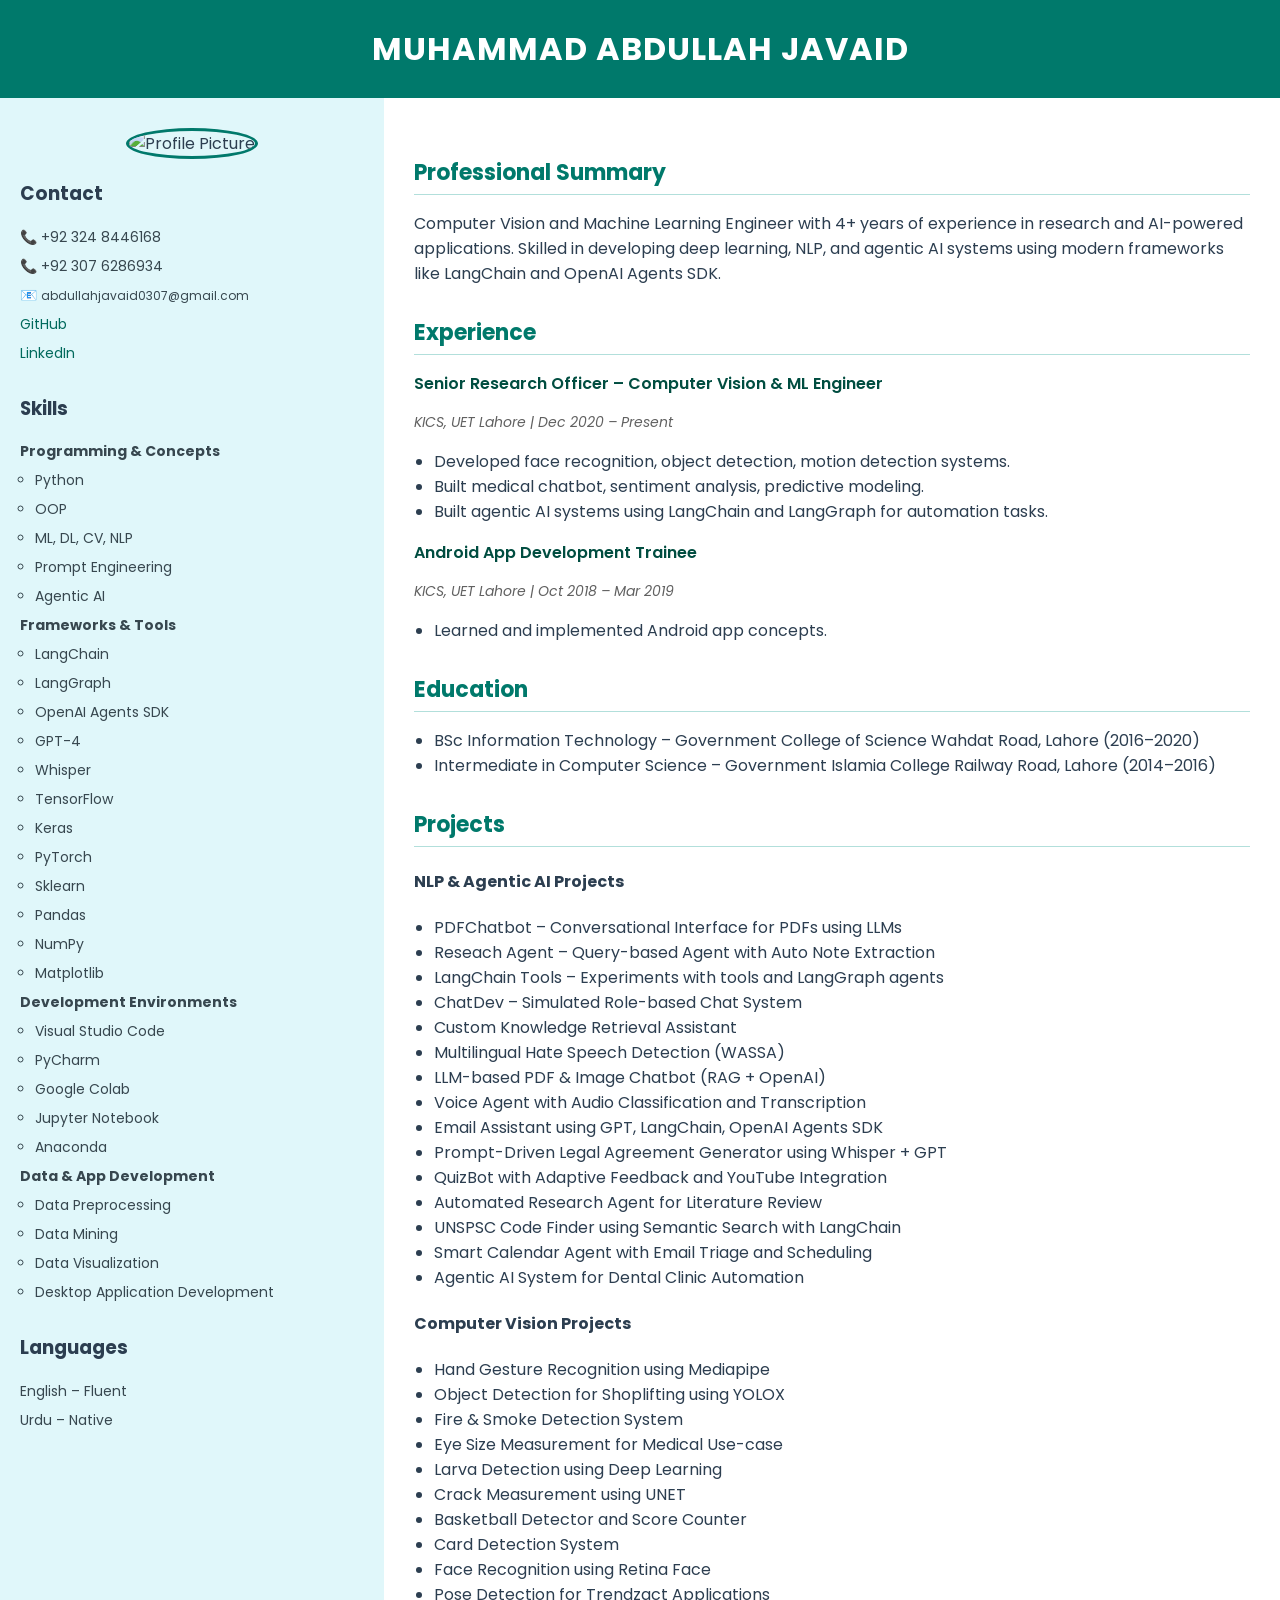
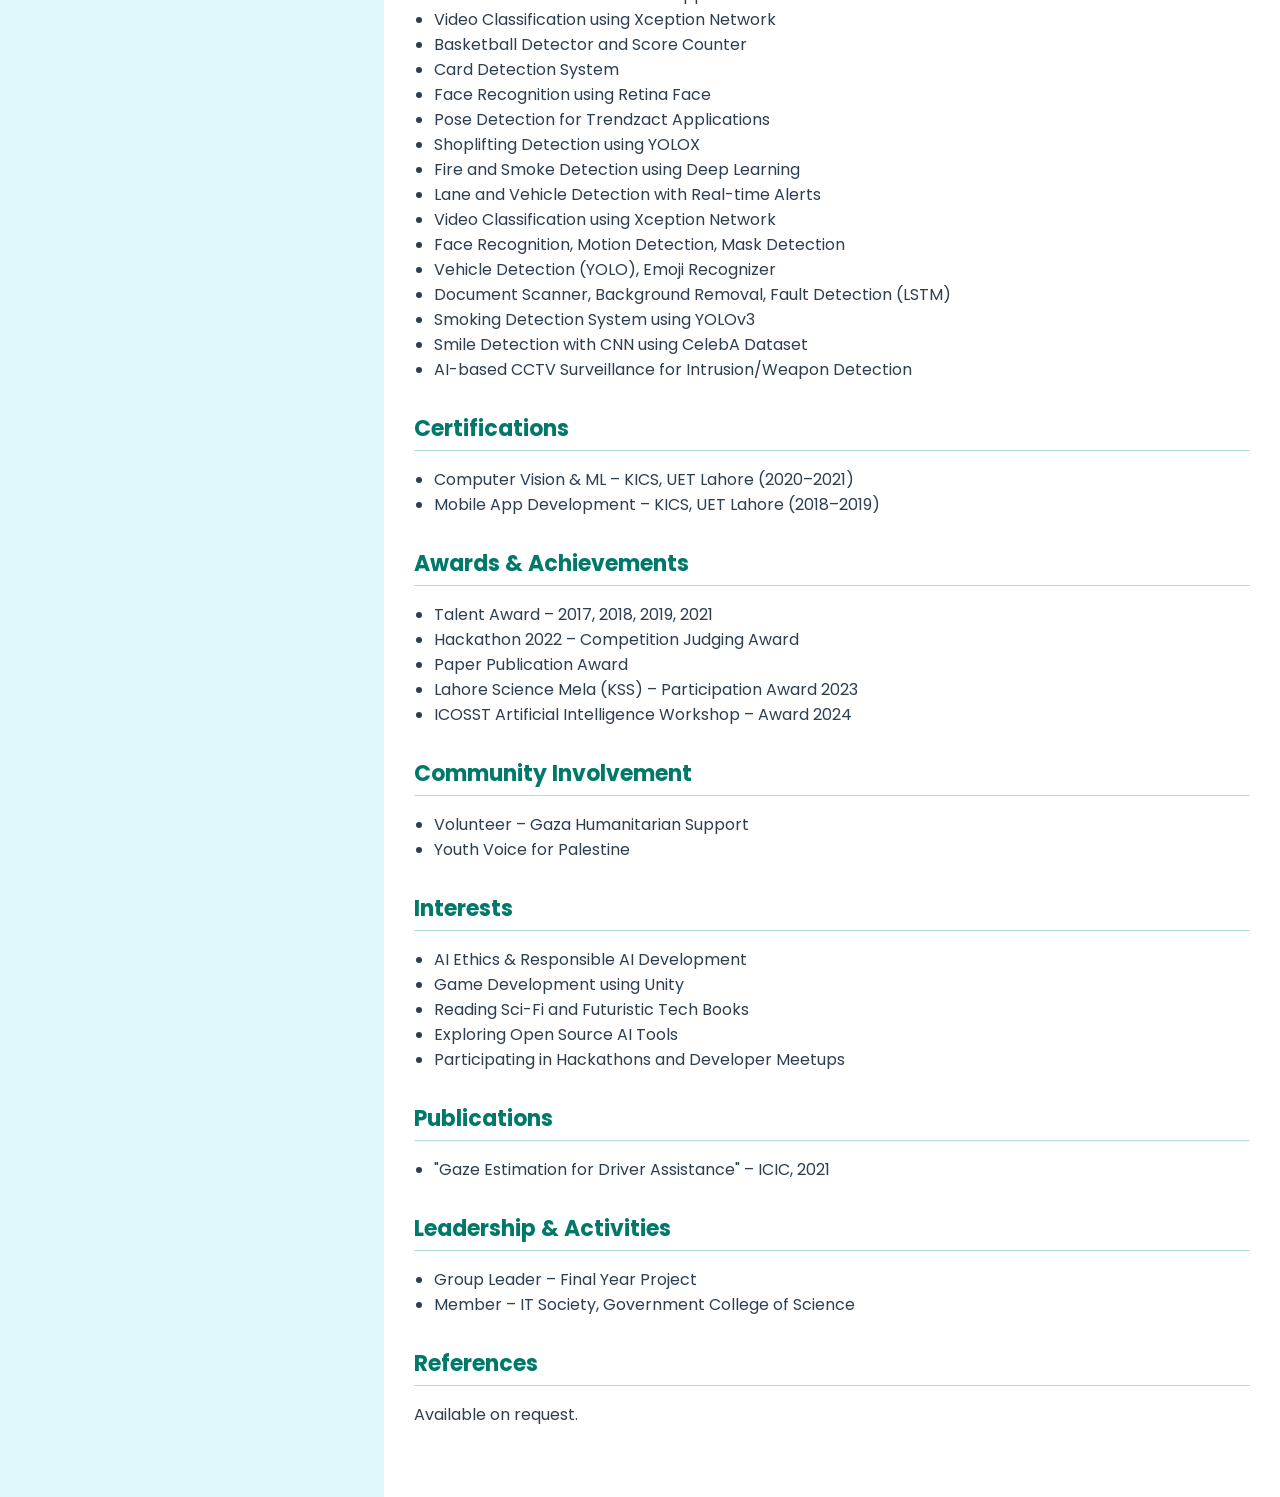
==== Muhammad Abdullah Javaid.html @ ba0da56e "Update Muhammad Abdullah Javaid.html" ====
<!DOCTYPE html>
<html lang="en">
<head>
  <meta charset="UTF-8" />
  <meta name="viewport" content="width=device-width, initial-scale=1.0"/>
  <title>Muhammad Abdullah Javaid</title>
  <link href="https://fonts.googleapis.com/css2?family=Poppins:wght@300;400;600&display=swap" rel="stylesheet">
  <style>
    * {
      box-sizing: border-box;
    }
    body {
      font-family: 'Poppins', sans-serif;
      margin: 0;
      padding: 0;
      color: #2c3e50;
      background-color: #f9f9f9;
    }
    .container {
      display: flex;
      min-height: 100vh;
    }
    .sidebar {
      background-color: #e0f7fa;
      width: 30%;
      padding: 30px 20px;
    }
    .main {
      width: 70%;
      padding: 40px 30px;
      background-color: #ffffff;
    }
    h1 {
      text-transform: uppercase;
      font-size: 32px;
      color: white;
      background: #00796b;
      margin: 0;
      padding: 25px;
      text-align: center;
      letter-spacing: 1px;
    }
    .contact, .skills, .languages {
      margin-bottom: 30px;
    }
    .contact ul, .skills ul, .languages ul {
      list-style-type: none;
      padding: 0;
      font-size: 14px;
      color: #37474f;
    }
    .contact li, .skills li, .languages li {
      margin: 8px 0;
    }
    .section {
      margin-bottom: 30px;
    }
    h2 {
      color: #00796b;
      font-size: 22px;
      border-bottom: 1px solid #b2dfdb;
      padding-bottom: 5px;
      margin-bottom: 15px;
    }
    .job-title {
      font-weight: 600;
      font-size: 16px;
      color: #004d40;
    }
    .company-duration {
      font-style: italic;
      color: #616161;
      font-size: 14px;
      margin-bottom: 10px;
    }
    ul {
      padding-left: 20px;
    }
    a {
      color: #00695c;
      text-decoration: none;
    }
    a:hover {
      text-decoration: underline;
    }
  </style>
</head>
<body>
  <h1>Muhammad Abdullah Javaid</h1>
  <div class="container">
    <div class="sidebar">
      <div class="contact">
        <div style="text-align: center; margin-bottom: 20px;">
          <img src="https://avatars.githubusercontent.com/u/44797454?v=4" alt="Profile Picture" style="width: 120px; height: 120px; object-fit: cover; border-radius: 50%; border: 3px solid #00796b;">
        </div>
        <h3>Contact</h3>
        <ul>
          <li>📞 +92 324 8446168</li>
          <li>📞 +92 307 6286934</li>
          <li style='white-space: nowrap; overflow: hidden; text-overflow: ellipsis;'>📧 <span style='font-size: 12px;'>abdullahjavaid0307@gmail.com</span></li>
          <li><a href="https://github.com/abdullah0307" target="_blank">GitHub</a></li>
          <li><a href="https://www.linkedin.com/in/muhammad-abdullah-javaid-13a458158/" target="_blank">LinkedIn</a></li>
        </ul>
      </div>
      <div class="skills">
  <h3>Skills</h3>
  <ul style="list-style-type: none; padding-left: 0;">
    <li>
      <strong>Programming & Concepts</strong>
      <ul style="margin-left: 15px; list-style-type: circle;">
        <li>Python</li>
        <li>OOP</li>
        <li>ML, DL, CV, NLP</li>
        <li>Prompt Engineering</li>
        <li>Agentic AI</li>
      </ul>
    </li>
    <li>
      <strong>Frameworks & Tools</strong>
      <ul style="margin-left: 15px; list-style-type: circle;">
        <li>LangChain</li>
        <li>LangGraph</li>
        <li>OpenAI Agents SDK</li>
        <li>GPT-4</li>
        <li>Whisper</li>
        <li>TensorFlow</li>
        <li>Keras</li>
        <li>PyTorch</li>
        <li>Sklearn</li>
        <li>Pandas</li>
        <li>NumPy</li>
        <li>Matplotlib</li>
      </ul>
    </li>
    <li>
      <strong>Development Environments</strong>
      <ul style="margin-left: 15px; list-style-type: circle;">
        <li>Visual Studio Code</li>
        <li>PyCharm</li>
        <li>Google Colab</li>
        <li>Jupyter Notebook</li>
        <li>Anaconda</li>
      </ul>
    </li>
    <li>
      <strong>Data & App Development</strong>
      <ul style="margin-left: 15px; list-style-type: circle;">
        <li>Data Preprocessing</li>
        <li>Data Mining</li>
        <li>Data Visualization</li>
        <li>Desktop Application Development</li>
      </ul>
    </li>
  </ul>
</div>
      <div class="languages">
        <h3>Languages</h3>
        <ul>
          <li>English – Fluent</li>
          <li>Urdu – Native</li>
        </ul>
      </div>
    </div>
    <div class="main">
      <div class="section">
        <h2>Professional Summary</h2>
        <p>Computer Vision and Machine Learning Engineer with 4+ years of experience in research and AI-powered applications. Skilled in developing deep learning, NLP, and agentic AI systems using modern frameworks like LangChain and OpenAI Agents SDK.</p>
      </div>
      <div class="section">
        <h2>Experience</h2>
        <p class="job-title">Senior Research Officer – Computer Vision & ML Engineer</p>
        <p class="company-duration">KICS, UET Lahore | Dec 2020 – Present</p>
        <ul>
          <li>Developed face recognition, object detection, motion detection systems.</li>
          <li>Built medical chatbot, sentiment analysis, predictive modeling.</li>
          <li>Built agentic AI systems using LangChain and LangGraph for automation tasks.</li>
        </ul>
        <p class="job-title">Android App Development Trainee</p>
        <p class="company-duration">KICS, UET Lahore | Oct 2018 – Mar 2019</p>
        <ul>
          <li>Learned and implemented Android app concepts.</li>
        </ul>
      </div>
      <div class="section">
        <h2>Education</h2>
        <ul>
          <li>BSc Information Technology – Government College of Science Wahdat Road, Lahore (2016–2020)</li>
          <li>Intermediate in Computer Science – Government Islamia College Railway Road, Lahore (2014–2016)</li>
        </ul>
      </div>
      <div class="section">
        <h2>Projects</h2>
        <h4>NLP & Agentic AI Projects</h4>
<ul>
  <li>PDFChatbot – Conversational Interface for PDFs using LLMs</li>
  <li>Reseach Agent – Query-based Agent with Auto Note Extraction</li>
  <li>LangChain Tools – Experiments with tools and LangGraph agents</li>
  <li>ChatDev – Simulated Role-based Chat System</li>
  <li>Custom Knowledge Retrieval Assistant</li>
  <li>Multilingual Hate Speech Detection (WASSA)</li>
  <li>LLM-based PDF & Image Chatbot (RAG + OpenAI)</li>
  <li>Voice Agent with Audio Classification and Transcription</li>
  <li>Email Assistant using GPT, LangChain, OpenAI Agents SDK</li>
  <li>Prompt-Driven Legal Agreement Generator using Whisper + GPT</li>
  <li>QuizBot with Adaptive Feedback and YouTube Integration</li>
  <li>Automated Research Agent for Literature Review</li>
  <li>UNSPSC Code Finder using Semantic Search with LangChain</li>
  <li>Smart Calendar Agent with Email Triage and Scheduling</li>
  <li>Agentic AI System for Dental Clinic Automation</li>
</ul>
  <h4>Computer Vision Projects</h4>
<ul>
  <li>Hand Gesture Recognition using Mediapipe</li>
  <li>Object Detection for Shoplifting using YOLOX</li>
  <li>Fire & Smoke Detection System</li>
  <li>Eye Size Measurement for Medical Use-case</li>
  <li>Larva Detection using Deep Learning</li>
  <li>Crack Measurement using UNET</li>
  <li>Basketball Detector and Score Counter</li>
  <li>Card Detection System</li>
  <li>Face Recognition using Retina Face</li>
  <li>Pose Detection for Trendzact Applications</li>
  <li>Video Classification using Xception Network</li>
  <li>Basketball Detector and Score Counter</li>
  <li>Card Detection System</li>
  <li>Face Recognition using Retina Face</li>
  <li>Pose Detection for Trendzact Applications</li>
  <li>Shoplifting Detection using YOLOX</li>
  <li>Fire and Smoke Detection using Deep Learning</li>
  <li>Lane and Vehicle Detection with Real-time Alerts</li>
  <li>Video Classification using Xception Network</li>
          <li>Face Recognition, Motion Detection, Mask Detection</li>
          <li>Vehicle Detection (YOLO), Emoji Recognizer</li>
          <li>Document Scanner, Background Removal, Fault Detection (LSTM)</li>
          <li>Smoking Detection System using YOLOv3</li>
          <li>Smile Detection with CNN using CelebA Dataset</li>
          <li>AI-based CCTV Surveillance for Intrusion/Weapon Detection</li>
        </ul>
      </div>
      <div class="section">
        <h2>Certifications</h2>
        <ul>
          <li>Computer Vision & ML – KICS, UET Lahore (2020–2021)</li>
          <li>Mobile App Development – KICS, UET Lahore (2018–2019)</li>
        </ul>
      </div>
      <div class="section">
        <h2>Awards & Achievements</h2>
        <ul>
          <li>Talent Award – 2017, 2018, 2019, 2021</li>
          <li>Hackathon 2022 – Competition Judging Award</li>
          <li>Paper Publication Award</li>
          <li>Lahore Science Mela (KSS) – Participation Award 2023</li>
          <li>ICOSST Artificial Intelligence Workshop – Award 2024</li>
        </ul>
      </div>
      <div class="section">
        <h2>Community Involvement</h2>
        <ul>
          <li>Volunteer – Gaza Humanitarian Support</li>
          <li>Youth Voice for Palestine</li>
        </ul>
      </div>
      <div class="section">
        <h2>Interests</h2>
        <ul>
          <li>AI Ethics & Responsible AI Development</li>
          <li>Game Development using Unity</li>
          <li>Reading Sci-Fi and Futuristic Tech Books</li>
          <li>Exploring Open Source AI Tools</li>
          <li>Participating in Hackathons and Developer Meetups</li>
        </ul>
      </div>
      <div class="section">
        <h2>Publications</h2>
        <ul>
          <li>"Gaze Estimation for Driver Assistance" – ICIC, 2021</li>
        </ul>
      </div>
      <div class="section">
        <h2>Leadership & Activities</h2>
        <ul>
          <li>Group Leader – Final Year Project</li>
          <li>Member – IT Society, Government College of Science</li>
        </ul>
      </div>
      <div class="section">
        <h2>References</h2>
        <p>Available on request.</p>
      </div>
    </div>
  </div>
</body>
</html>
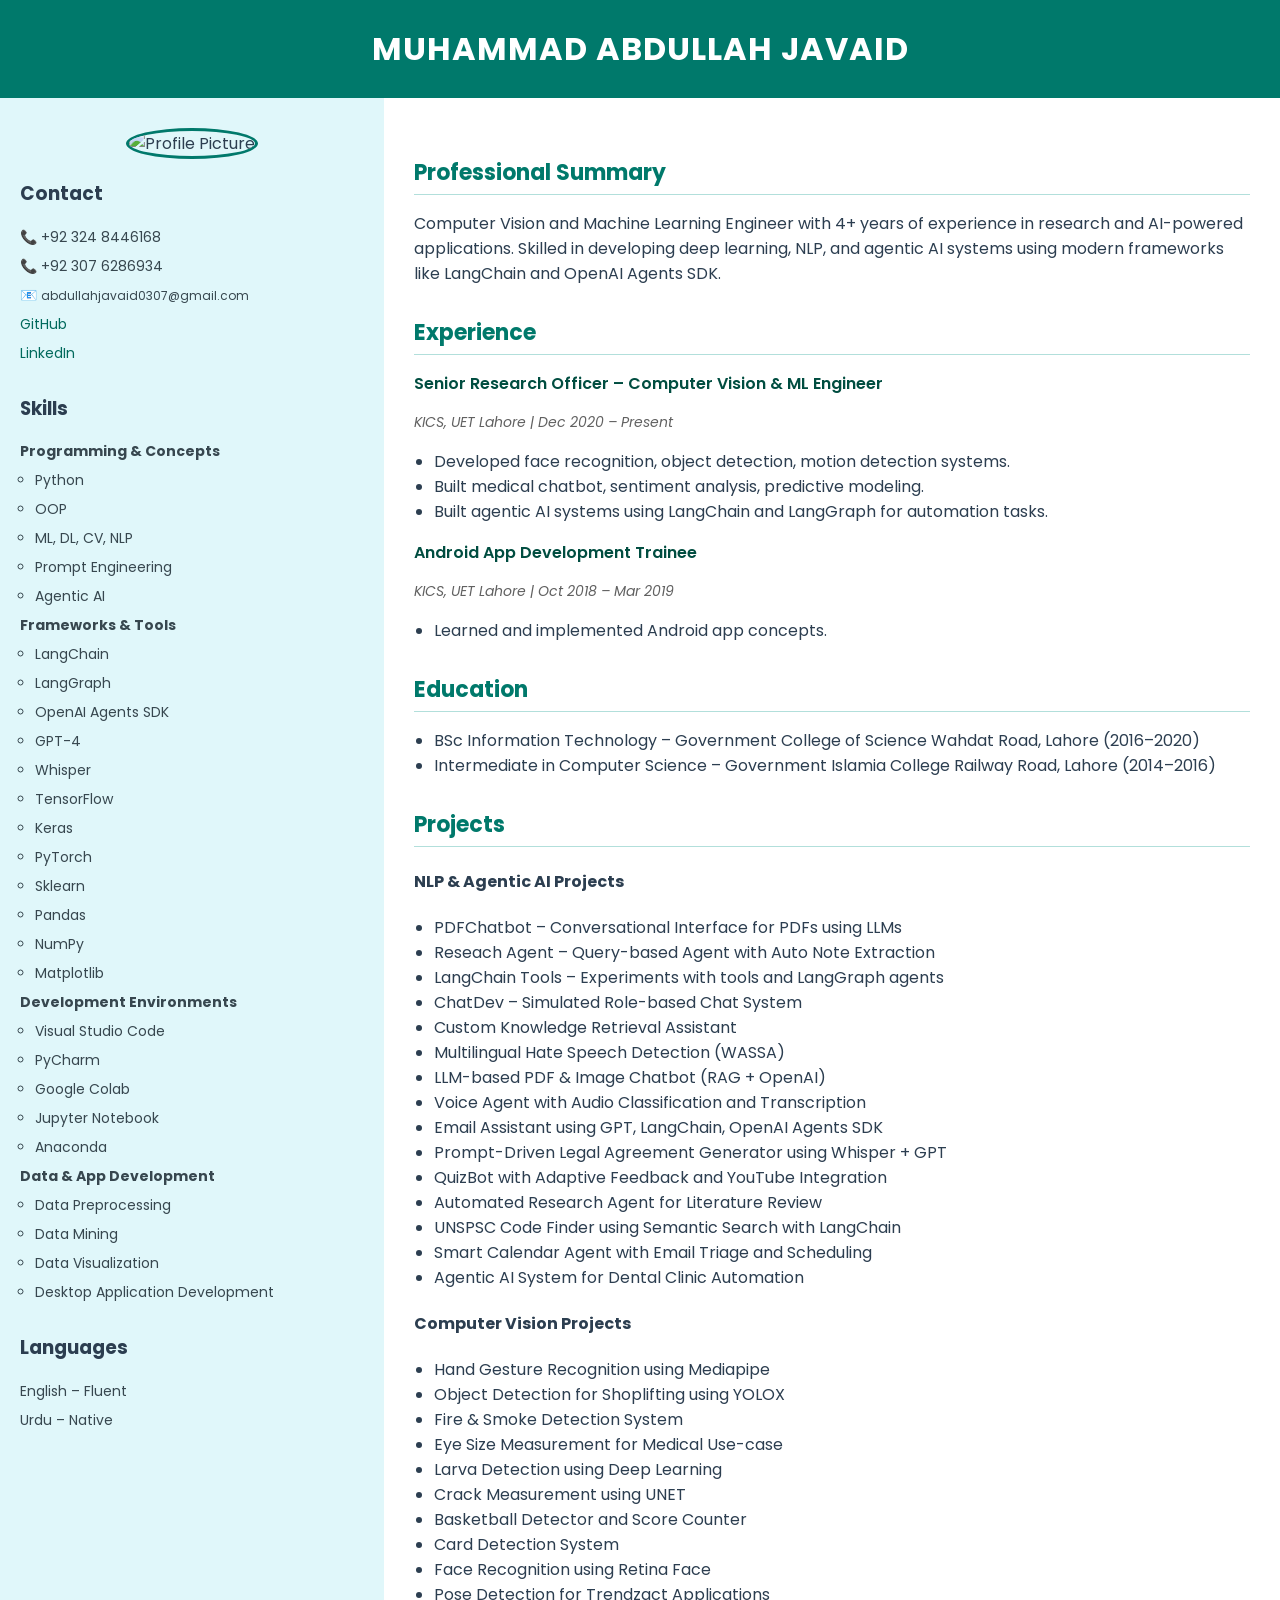
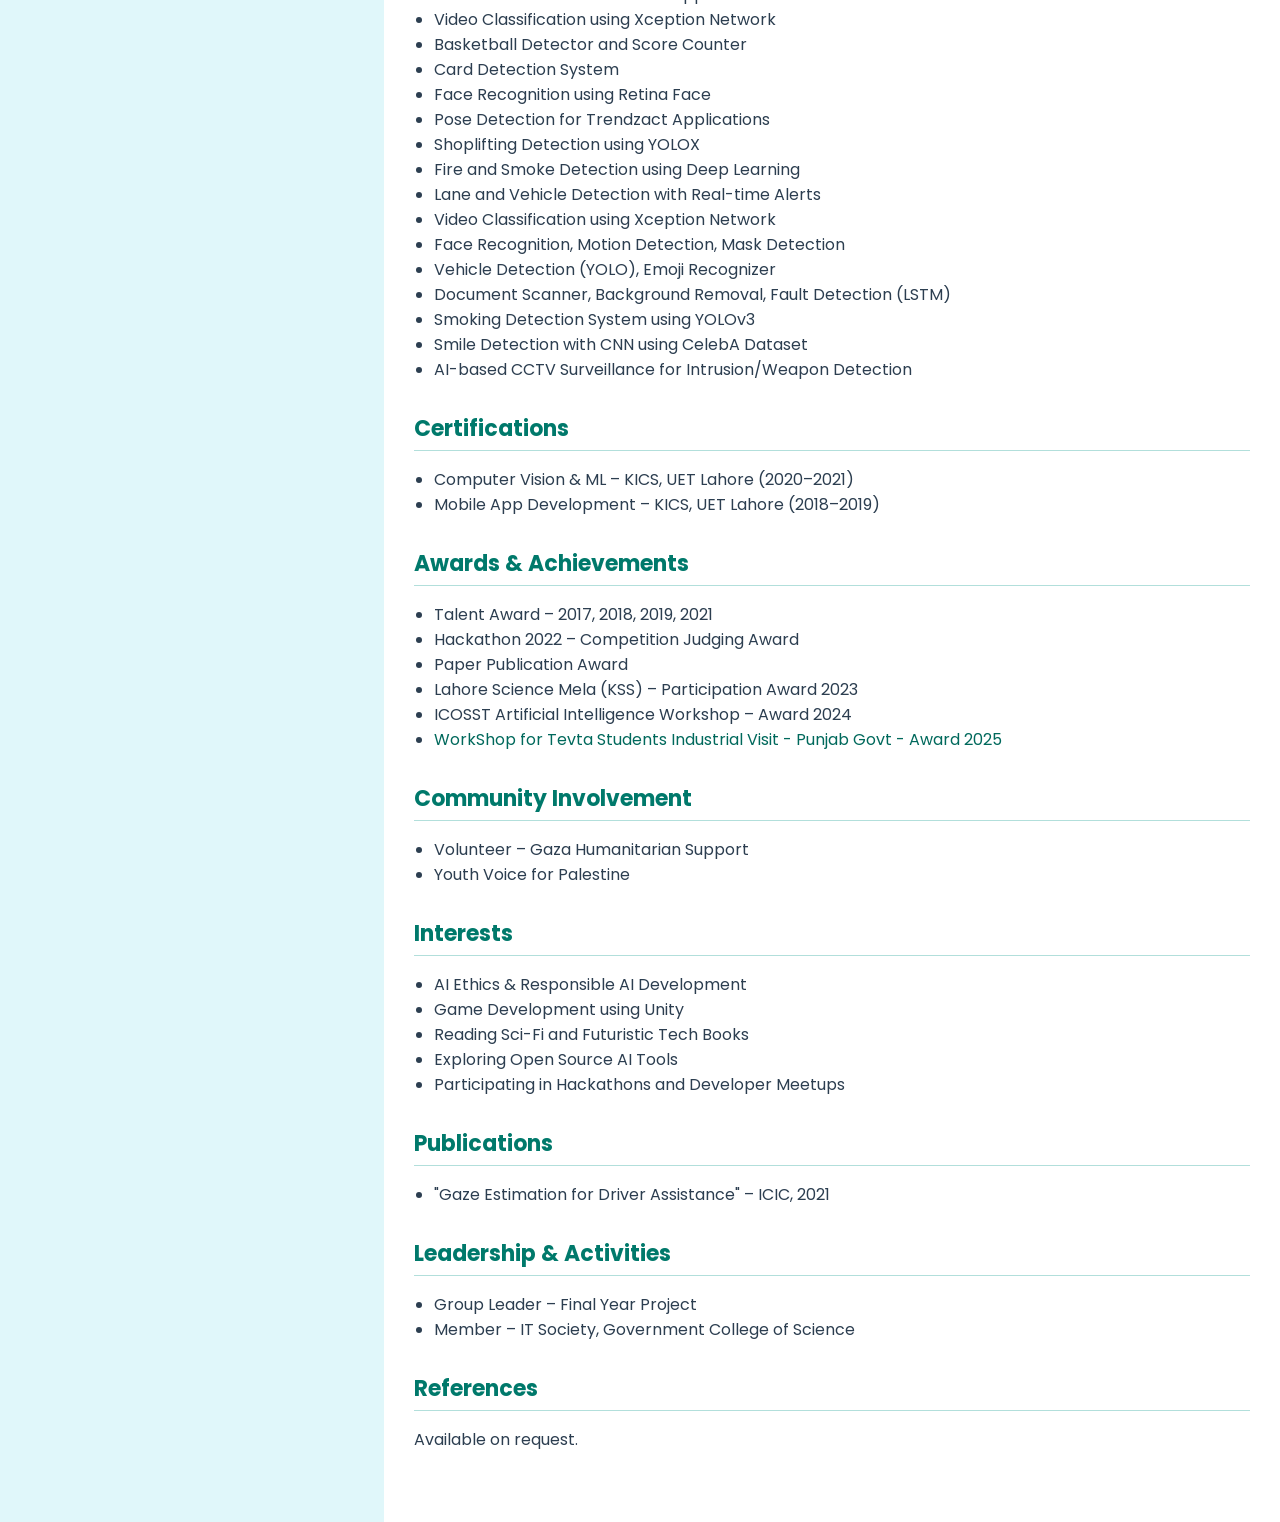
==== commit b3a78214: "Update Muhammad Abdullah Javaid.html" ====
--- a/Muhammad Abdullah Javaid.html
+++ b/Muhammad Abdullah Javaid.html
@@ -252,6 +252,7 @@
           <li>Paper Publication Award</li>
           <li>Lahore Science Mela (KSS) – Participation Award 2023</li>
           <li>ICOSST Artificial Intelligence Workshop – Award 2024</li>
+          <li><a href="https://www.linkedin.com/posts/ncaiuetlhr_tevta-uetlahore-computervision-activity-7328796026868314112-Feev?utm_source=share&utm_medium=member_desktop&rcm=ACoAACXMO74B_4ipIY4_HmR_1IUqt4-F5M0DODU" target="_blank">WorkShop for Tevta Students Industrial Visit - Punjab Govt - Award 2025</a></li>
         </ul>
       </div>
       <div class="section">
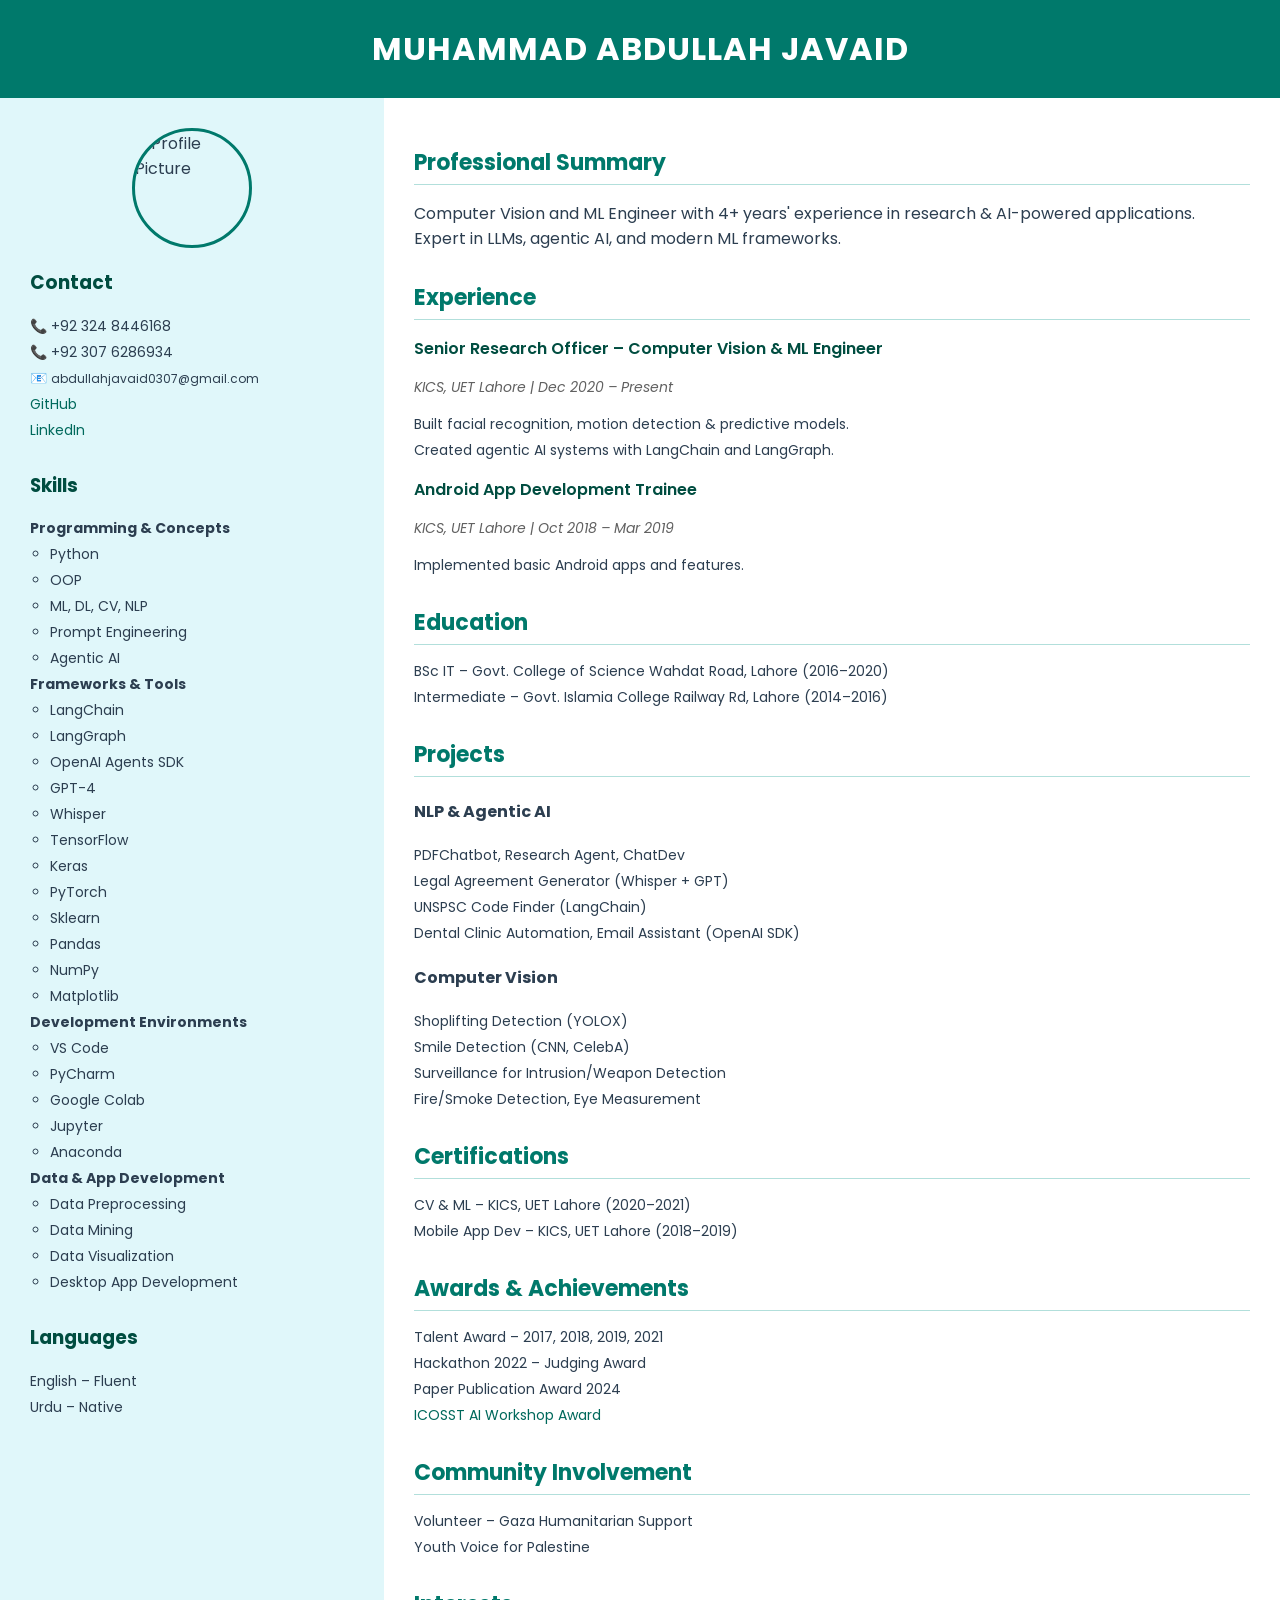
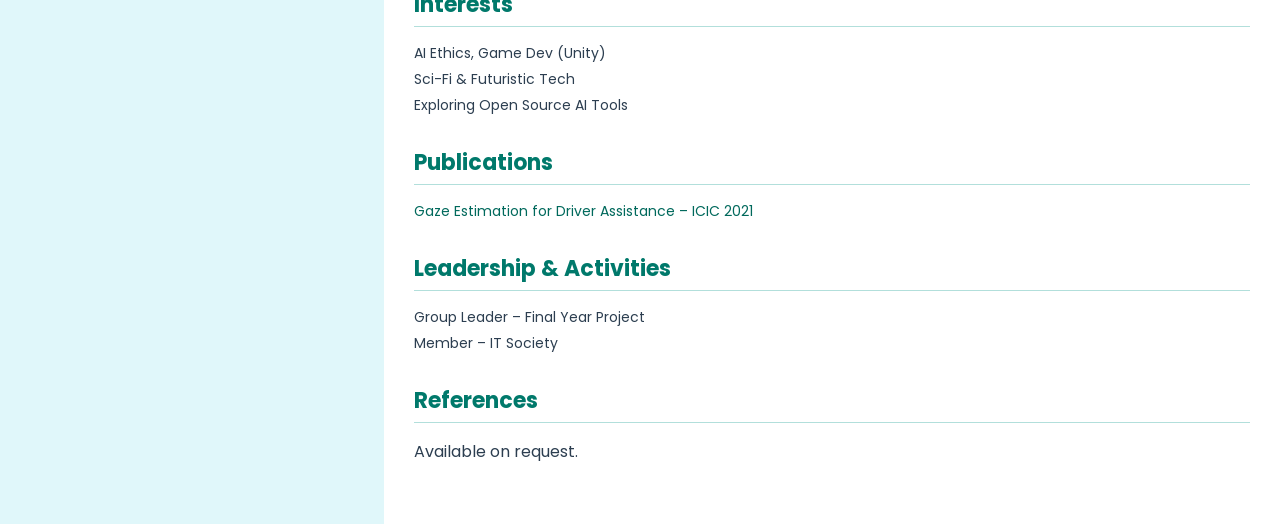
==== commit c6b6683e: "Update Muhammad Abdullah Javaid.html" ====
--- a/Muhammad Abdullah Javaid.html
+++ b/Muhammad Abdullah Javaid.html
@@ -6,29 +6,13 @@
   <title>Muhammad Abdullah Javaid</title>
   <link href="https://fonts.googleapis.com/css2?family=Poppins:wght@300;400;600&display=swap" rel="stylesheet">
   <style>
-    * {
-      box-sizing: border-box;
-    }
+    * { box-sizing: border-box; }
     body {
       font-family: 'Poppins', sans-serif;
       margin: 0;
       padding: 0;
       color: #2c3e50;
       background-color: #f9f9f9;
-    }
-    .container {
-      display: flex;
-      min-height: 100vh;
-    }
-    .sidebar {
-      background-color: #e0f7fa;
-      width: 30%;
-      padding: 30px 20px;
-    }
-    .main {
-      width: 70%;
-      padding: 40px 30px;
-      background-color: #ffffff;
     }
     h1 {
       text-transform: uppercase;
@@ -40,20 +24,21 @@
       text-align: center;
       letter-spacing: 1px;
     }
-    .contact, .skills, .languages {
-      margin-bottom: 30px;
-    }
-    .contact ul, .skills ul, .languages ul {
-      list-style-type: none;
-      padding: 0;
-      font-size: 14px;
-      color: #37474f;
-    }
-    .contact li, .skills li, .languages li {
-      margin: 8px 0;
-    }
-    .section {
-      margin-bottom: 30px;
+    .container {
+      display: flex;
+      flex-wrap: wrap;
+      min-height: 100vh;
+    }
+    .sidebar, .main {
+      padding: 30px;
+    }
+    .sidebar {
+      background-color: #e0f7fa;
+      flex: 1 1 30%;
+    }
+    .main {
+      background-color: #ffffff;
+      flex: 1 1 70%;
     }
     h2 {
       color: #00796b;
@@ -62,6 +47,7 @@
       padding-bottom: 5px;
       margin-bottom: 15px;
     }
+    h3 { color: #004d40; }
     .job-title {
       font-weight: 600;
       font-size: 16px;
@@ -74,7 +60,16 @@
       margin-bottom: 10px;
     }
     ul {
+      list-style-type: none;
+      padding-left: 0;
+    }
+    ul ul {
+      list-style-type: circle;
       padding-left: 20px;
+    }
+    li {
+      margin: 5px 0;
+      font-size: 14px;
     }
     a {
       color: #00695c;
@@ -82,6 +77,18 @@
     }
     a:hover {
       text-decoration: underline;
+    }
+    .section {
+      margin-bottom: 30px;
+    }
+    .profile-img {
+      width: 120px;
+      height: 120px;
+      object-fit: cover;
+      border-radius: 50%;
+      border: 3px solid #00796b;
+      margin: 0 auto 20px;
+      display: block;
     }
   </style>
 </head>
@@ -89,71 +96,44 @@
   <h1>Muhammad Abdullah Javaid</h1>
   <div class="container">
     <div class="sidebar">
-      <div class="contact">
-        <div style="text-align: center; margin-bottom: 20px;">
-          <img src="https://avatars.githubusercontent.com/u/44797454?v=4" alt="Profile Picture" style="width: 120px; height: 120px; object-fit: cover; border-radius: 50%; border: 3px solid #00796b;">
-        </div>
+      <img src="https://avatars.githubusercontent.com/u/44797454?v=4" alt="Profile Picture" class="profile-img">
+      <div class="section">
         <h3>Contact</h3>
         <ul>
           <li>📞 +92 324 8446168</li>
           <li>📞 +92 307 6286934</li>
-          <li style='white-space: nowrap; overflow: hidden; text-overflow: ellipsis;'>📧 <span style='font-size: 12px;'>abdullahjavaid0307@gmail.com</span></li>
+          <li>📧 <span style='font-size: 12px;'>abdullahjavaid0307@gmail.com</span></li>
           <li><a href="https://github.com/abdullah0307" target="_blank">GitHub</a></li>
           <li><a href="https://www.linkedin.com/in/muhammad-abdullah-javaid-13a458158/" target="_blank">LinkedIn</a></li>
         </ul>
       </div>
-      <div class="skills">
-  <h3>Skills</h3>
-  <ul style="list-style-type: none; padding-left: 0;">
-    <li>
-      <strong>Programming & Concepts</strong>
-      <ul style="margin-left: 15px; list-style-type: circle;">
-        <li>Python</li>
-        <li>OOP</li>
-        <li>ML, DL, CV, NLP</li>
-        <li>Prompt Engineering</li>
-        <li>Agentic AI</li>
-      </ul>
-    </li>
-    <li>
-      <strong>Frameworks & Tools</strong>
-      <ul style="margin-left: 15px; list-style-type: circle;">
-        <li>LangChain</li>
-        <li>LangGraph</li>
-        <li>OpenAI Agents SDK</li>
-        <li>GPT-4</li>
-        <li>Whisper</li>
-        <li>TensorFlow</li>
-        <li>Keras</li>
-        <li>PyTorch</li>
-        <li>Sklearn</li>
-        <li>Pandas</li>
-        <li>NumPy</li>
-        <li>Matplotlib</li>
-      </ul>
-    </li>
-    <li>
-      <strong>Development Environments</strong>
-      <ul style="margin-left: 15px; list-style-type: circle;">
-        <li>Visual Studio Code</li>
-        <li>PyCharm</li>
-        <li>Google Colab</li>
-        <li>Jupyter Notebook</li>
-        <li>Anaconda</li>
-      </ul>
-    </li>
-    <li>
-      <strong>Data & App Development</strong>
-      <ul style="margin-left: 15px; list-style-type: circle;">
-        <li>Data Preprocessing</li>
-        <li>Data Mining</li>
-        <li>Data Visualization</li>
-        <li>Desktop Application Development</li>
-      </ul>
-    </li>
-  </ul>
-</div>
-      <div class="languages">
+      <div class="section">
+        <h3>Skills</h3>
+        <ul>
+          <li><strong>Programming & Concepts</strong>
+            <ul>
+              <li>Python</li><li>OOP</li><li>ML, DL, CV, NLP</li><li>Prompt Engineering</li><li>Agentic AI</li>
+            </ul>
+          </li>
+          <li><strong>Frameworks & Tools</strong>
+            <ul>
+              <li>LangChain</li><li>LangGraph</li><li>OpenAI Agents SDK</li><li>GPT-4</li><li>Whisper</li>
+              <li>TensorFlow</li><li>Keras</li><li>PyTorch</li><li>Sklearn</li><li>Pandas</li><li>NumPy</li><li>Matplotlib</li>
+            </ul>
+          </li>
+          <li><strong>Development Environments</strong>
+            <ul>
+              <li>VS Code</li><li>PyCharm</li><li>Google Colab</li><li>Jupyter</li><li>Anaconda</li>
+            </ul>
+          </li>
+          <li><strong>Data & App Development</strong>
+            <ul>
+              <li>Data Preprocessing</li><li>Data Mining</li><li>Data Visualization</li><li>Desktop App Development</li>
+            </ul>
+          </li>
+        </ul>
+      </div>
+      <div class="section">
         <h3>Languages</h3>
         <ul>
           <li>English – Fluent</li>
@@ -161,100 +141,72 @@
         </ul>
       </div>
     </div>
+
     <div class="main">
       <div class="section">
         <h2>Professional Summary</h2>
-        <p>Computer Vision and Machine Learning Engineer with 4+ years of experience in research and AI-powered applications. Skilled in developing deep learning, NLP, and agentic AI systems using modern frameworks like LangChain and OpenAI Agents SDK.</p>
-      </div>
+        <p>Computer Vision and ML Engineer with 4+ years' experience in research & AI-powered applications. Expert in LLMs, agentic AI, and modern ML frameworks.</p>
+      </div>
+
       <div class="section">
         <h2>Experience</h2>
         <p class="job-title">Senior Research Officer – Computer Vision & ML Engineer</p>
         <p class="company-duration">KICS, UET Lahore | Dec 2020 – Present</p>
         <ul>
-          <li>Developed face recognition, object detection, motion detection systems.</li>
-          <li>Built medical chatbot, sentiment analysis, predictive modeling.</li>
-          <li>Built agentic AI systems using LangChain and LangGraph for automation tasks.</li>
+          <li>Built facial recognition, motion detection & predictive models.</li>
+          <li>Created agentic AI systems with LangChain and LangGraph.</li>
         </ul>
         <p class="job-title">Android App Development Trainee</p>
         <p class="company-duration">KICS, UET Lahore | Oct 2018 – Mar 2019</p>
         <ul>
-          <li>Learned and implemented Android app concepts.</li>
-        </ul>
-      </div>
+          <li>Implemented basic Android apps and features.</li>
+        </ul>
+      </div>
+
       <div class="section">
         <h2>Education</h2>
         <ul>
-          <li>BSc Information Technology – Government College of Science Wahdat Road, Lahore (2016–2020)</li>
-          <li>Intermediate in Computer Science – Government Islamia College Railway Road, Lahore (2014–2016)</li>
-        </ul>
-      </div>
+          <li>BSc IT – Govt. College of Science Wahdat Road, Lahore (2016–2020)</li>
+          <li>Intermediate – Govt. Islamia College Railway Rd, Lahore (2014–2016)</li>
+        </ul>
+      </div>
+
       <div class="section">
         <h2>Projects</h2>
-        <h4>NLP & Agentic AI Projects</h4>
-<ul>
-  <li>PDFChatbot – Conversational Interface for PDFs using LLMs</li>
-  <li>Reseach Agent – Query-based Agent with Auto Note Extraction</li>
-  <li>LangChain Tools – Experiments with tools and LangGraph agents</li>
-  <li>ChatDev – Simulated Role-based Chat System</li>
-  <li>Custom Knowledge Retrieval Assistant</li>
-  <li>Multilingual Hate Speech Detection (WASSA)</li>
-  <li>LLM-based PDF & Image Chatbot (RAG + OpenAI)</li>
-  <li>Voice Agent with Audio Classification and Transcription</li>
-  <li>Email Assistant using GPT, LangChain, OpenAI Agents SDK</li>
-  <li>Prompt-Driven Legal Agreement Generator using Whisper + GPT</li>
-  <li>QuizBot with Adaptive Feedback and YouTube Integration</li>
-  <li>Automated Research Agent for Literature Review</li>
-  <li>UNSPSC Code Finder using Semantic Search with LangChain</li>
-  <li>Smart Calendar Agent with Email Triage and Scheduling</li>
-  <li>Agentic AI System for Dental Clinic Automation</li>
-</ul>
-  <h4>Computer Vision Projects</h4>
-<ul>
-  <li>Hand Gesture Recognition using Mediapipe</li>
-  <li>Object Detection for Shoplifting using YOLOX</li>
-  <li>Fire & Smoke Detection System</li>
-  <li>Eye Size Measurement for Medical Use-case</li>
-  <li>Larva Detection using Deep Learning</li>
-  <li>Crack Measurement using UNET</li>
-  <li>Basketball Detector and Score Counter</li>
-  <li>Card Detection System</li>
-  <li>Face Recognition using Retina Face</li>
-  <li>Pose Detection for Trendzact Applications</li>
-  <li>Video Classification using Xception Network</li>
-  <li>Basketball Detector and Score Counter</li>
-  <li>Card Detection System</li>
-  <li>Face Recognition using Retina Face</li>
-  <li>Pose Detection for Trendzact Applications</li>
-  <li>Shoplifting Detection using YOLOX</li>
-  <li>Fire and Smoke Detection using Deep Learning</li>
-  <li>Lane and Vehicle Detection with Real-time Alerts</li>
-  <li>Video Classification using Xception Network</li>
-          <li>Face Recognition, Motion Detection, Mask Detection</li>
-          <li>Vehicle Detection (YOLO), Emoji Recognizer</li>
-          <li>Document Scanner, Background Removal, Fault Detection (LSTM)</li>
-          <li>Smoking Detection System using YOLOv3</li>
-          <li>Smile Detection with CNN using CelebA Dataset</li>
-          <li>AI-based CCTV Surveillance for Intrusion/Weapon Detection</li>
-        </ul>
-      </div>
+        <h4>NLP & Agentic AI</h4>
+        <ul>
+          <li>PDFChatbot, Research Agent, ChatDev</li>
+          <li>Legal Agreement Generator (Whisper + GPT)</li>
+          <li>UNSPSC Code Finder (LangChain)</li>
+          <li>Dental Clinic Automation, Email Assistant (OpenAI SDK)</li>
+        </ul>
+        <h4>Computer Vision</h4>
+        <ul>
+          <li>Shoplifting Detection (YOLOX)</li>
+          <li>Smile Detection (CNN, CelebA)</li>
+          <li>Surveillance for Intrusion/Weapon Detection</li>
+          <li>Fire/Smoke Detection, Eye Measurement</li>
+        </ul>
+      </div>
+
       <div class="section">
         <h2>Certifications</h2>
         <ul>
-          <li>Computer Vision & ML – KICS, UET Lahore (2020–2021)</li>
-          <li>Mobile App Development – KICS, UET Lahore (2018–2019)</li>
-        </ul>
-      </div>
+          <li>CV & ML – KICS, UET Lahore (2020–2021)</li>
+          <li>Mobile App Dev – KICS, UET Lahore (2018–2019)</li>
+        </ul>
+      </div>
+
       <div class="section">
         <h2>Awards & Achievements</h2>
         <ul>
           <li>Talent Award – 2017, 2018, 2019, 2021</li>
-          <li>Hackathon 2022 – Competition Judging Award</li>
-          <li>Paper Publication Award</li>
-          <li>Lahore Science Mela (KSS) – Participation Award 2023</li>
-          <li>ICOSST Artificial Intelligence Workshop – Award 2024</li>
-          <li><a href="https://www.linkedin.com/posts/ncaiuetlhr_tevta-uetlahore-computervision-activity-7328796026868314112-Feev?utm_source=share&utm_medium=member_desktop&rcm=ACoAACXMO74B_4ipIY4_HmR_1IUqt4-F5M0DODU" target="_blank">WorkShop for Tevta Students Industrial Visit - Punjab Govt - Award 2025</a></li>
-        </ul>
-      </div>
+          <li>Hackathon 2022 – Judging Award</li>
+          <li>Paper Publication Award 2024</li>
+          <li><a href="https://www.linkedin.com/posts/hafiz-umer-draz-866458150_artificialintelligence-machinelearning-ai-ugcPost-7280519452914298880-yDDI">ICOSST AI Workshop Award</a></li>
+        </ul>
+      </div>
+
       <div class="section">
         <h2>Community Involvement</h2>
         <ul>
@@ -262,29 +214,31 @@
           <li>Youth Voice for Palestine</li>
         </ul>
       </div>
+
       <div class="section">
         <h2>Interests</h2>
         <ul>
-          <li>AI Ethics & Responsible AI Development</li>
-          <li>Game Development using Unity</li>
-          <li>Reading Sci-Fi and Futuristic Tech Books</li>
+          <li>AI Ethics, Game Dev (Unity)</li>
+          <li>Sci-Fi & Futuristic Tech</li>
           <li>Exploring Open Source AI Tools</li>
-          <li>Participating in Hackathons and Developer Meetups</li>
-        </ul>
-      </div>
+        </ul>
+      </div>
+
       <div class="section">
         <h2>Publications</h2>
         <ul>
-          <li>"Gaze Estimation for Driver Assistance" – ICIC, 2021</li>
-        </ul>
-      </div>
+          <li><a href="https://ieeexplore.ieee.org/abstract/document/9692953" target="_blank">Gaze Estimation for Driver Assistance – ICIC 2021</a></li>
+        </ul>
+      </div>
+
       <div class="section">
         <h2>Leadership & Activities</h2>
         <ul>
           <li>Group Leader – Final Year Project</li>
-          <li>Member – IT Society, Government College of Science</li>
-        </ul>
-      </div>
+          <li>Member – IT Society</li>
+        </ul>
+      </div>
+
       <div class="section">
         <h2>References</h2>
         <p>Available on request.</p>
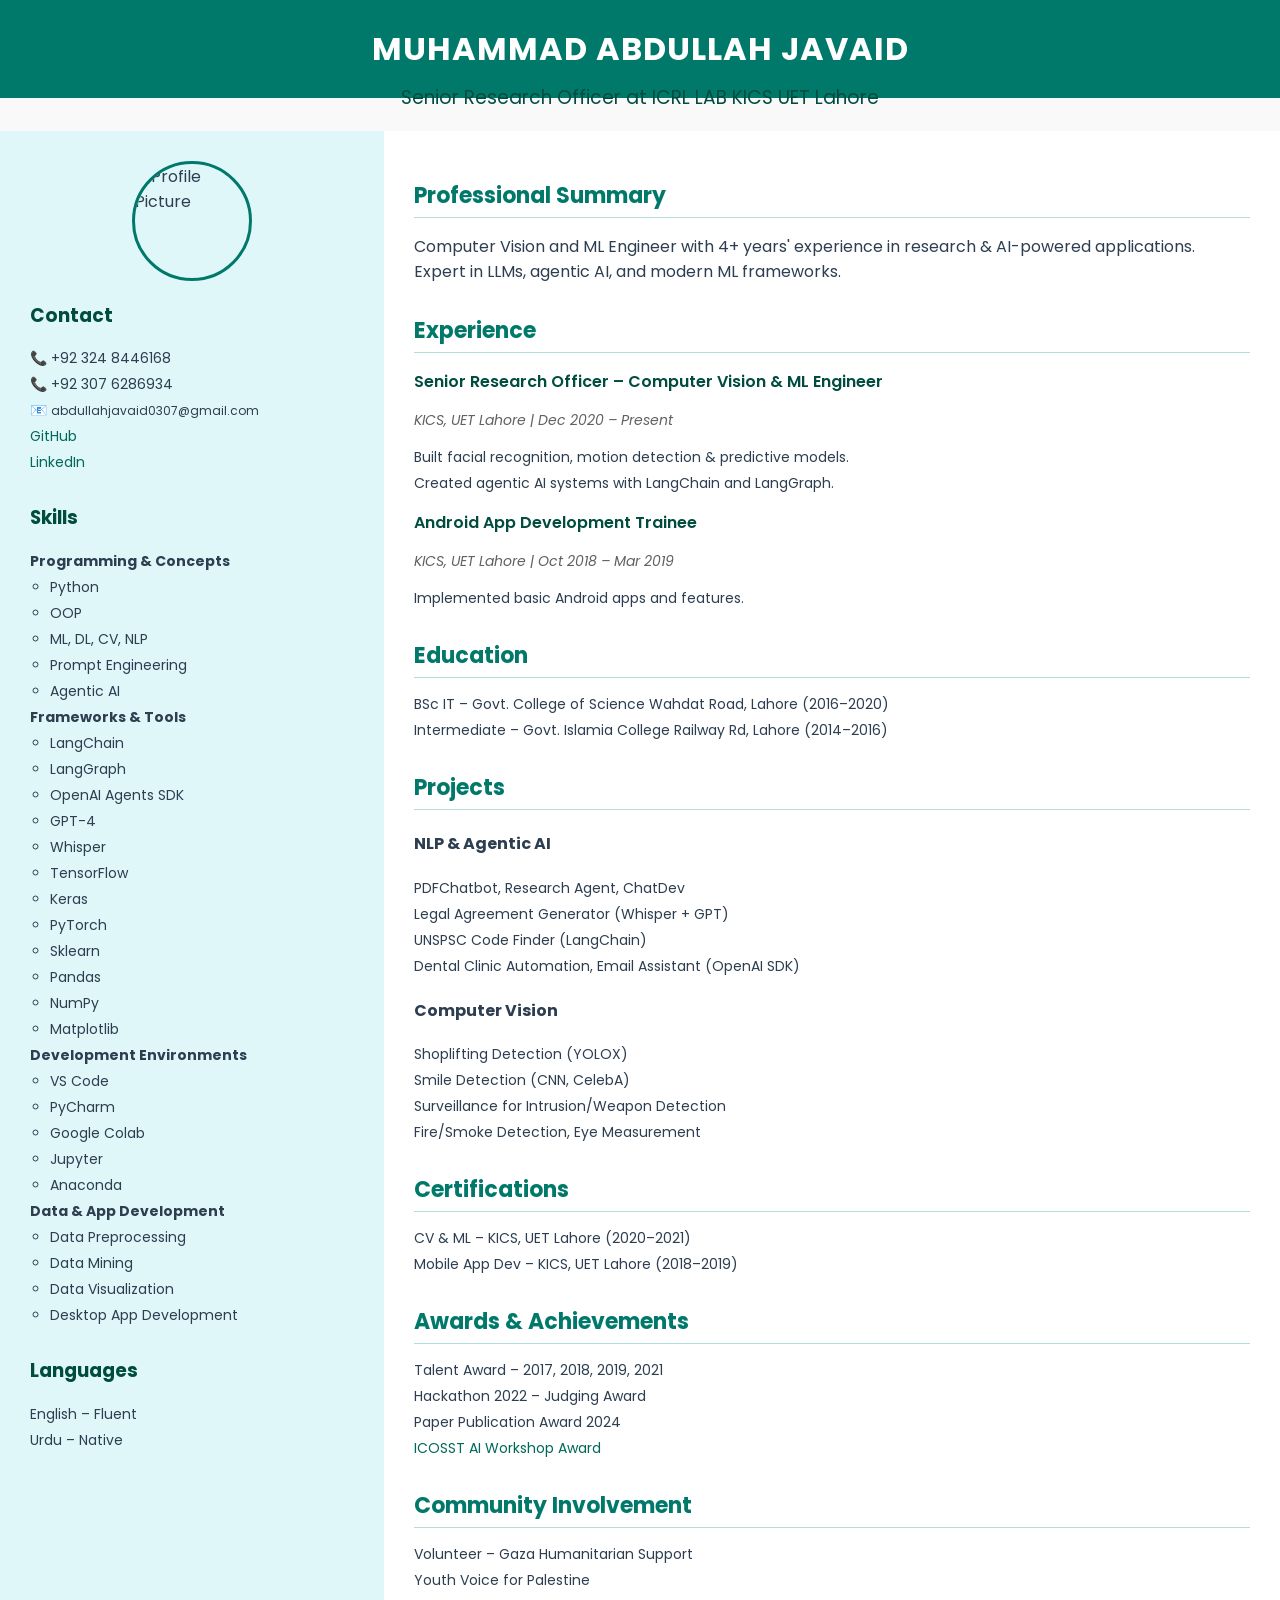
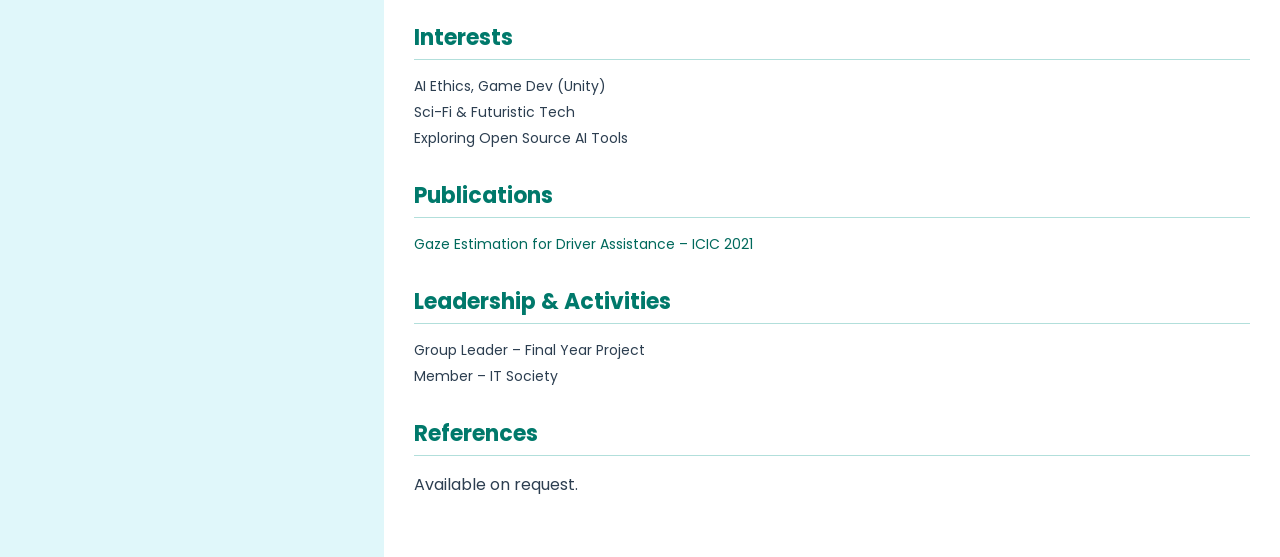
==== commit 4d3e92fa: "Update Muhammad Abdullah Javaid.html" ====
--- a/Muhammad Abdullah Javaid.html
+++ b/Muhammad Abdullah Javaid.html
@@ -94,6 +94,7 @@
 </head>
 <body>
   <h1>Muhammad Abdullah Javaid</h1>
+  <h3 style="text-align: center; color: #004d40; margin-top: -15px; font-weight: 400;">Senior Research Officer at ICRL LAB KICS UET Lahore</h3>
   <div class="container">
     <div class="sidebar">
       <img src="https://avatars.githubusercontent.com/u/44797454?v=4" alt="Profile Picture" class="profile-img">
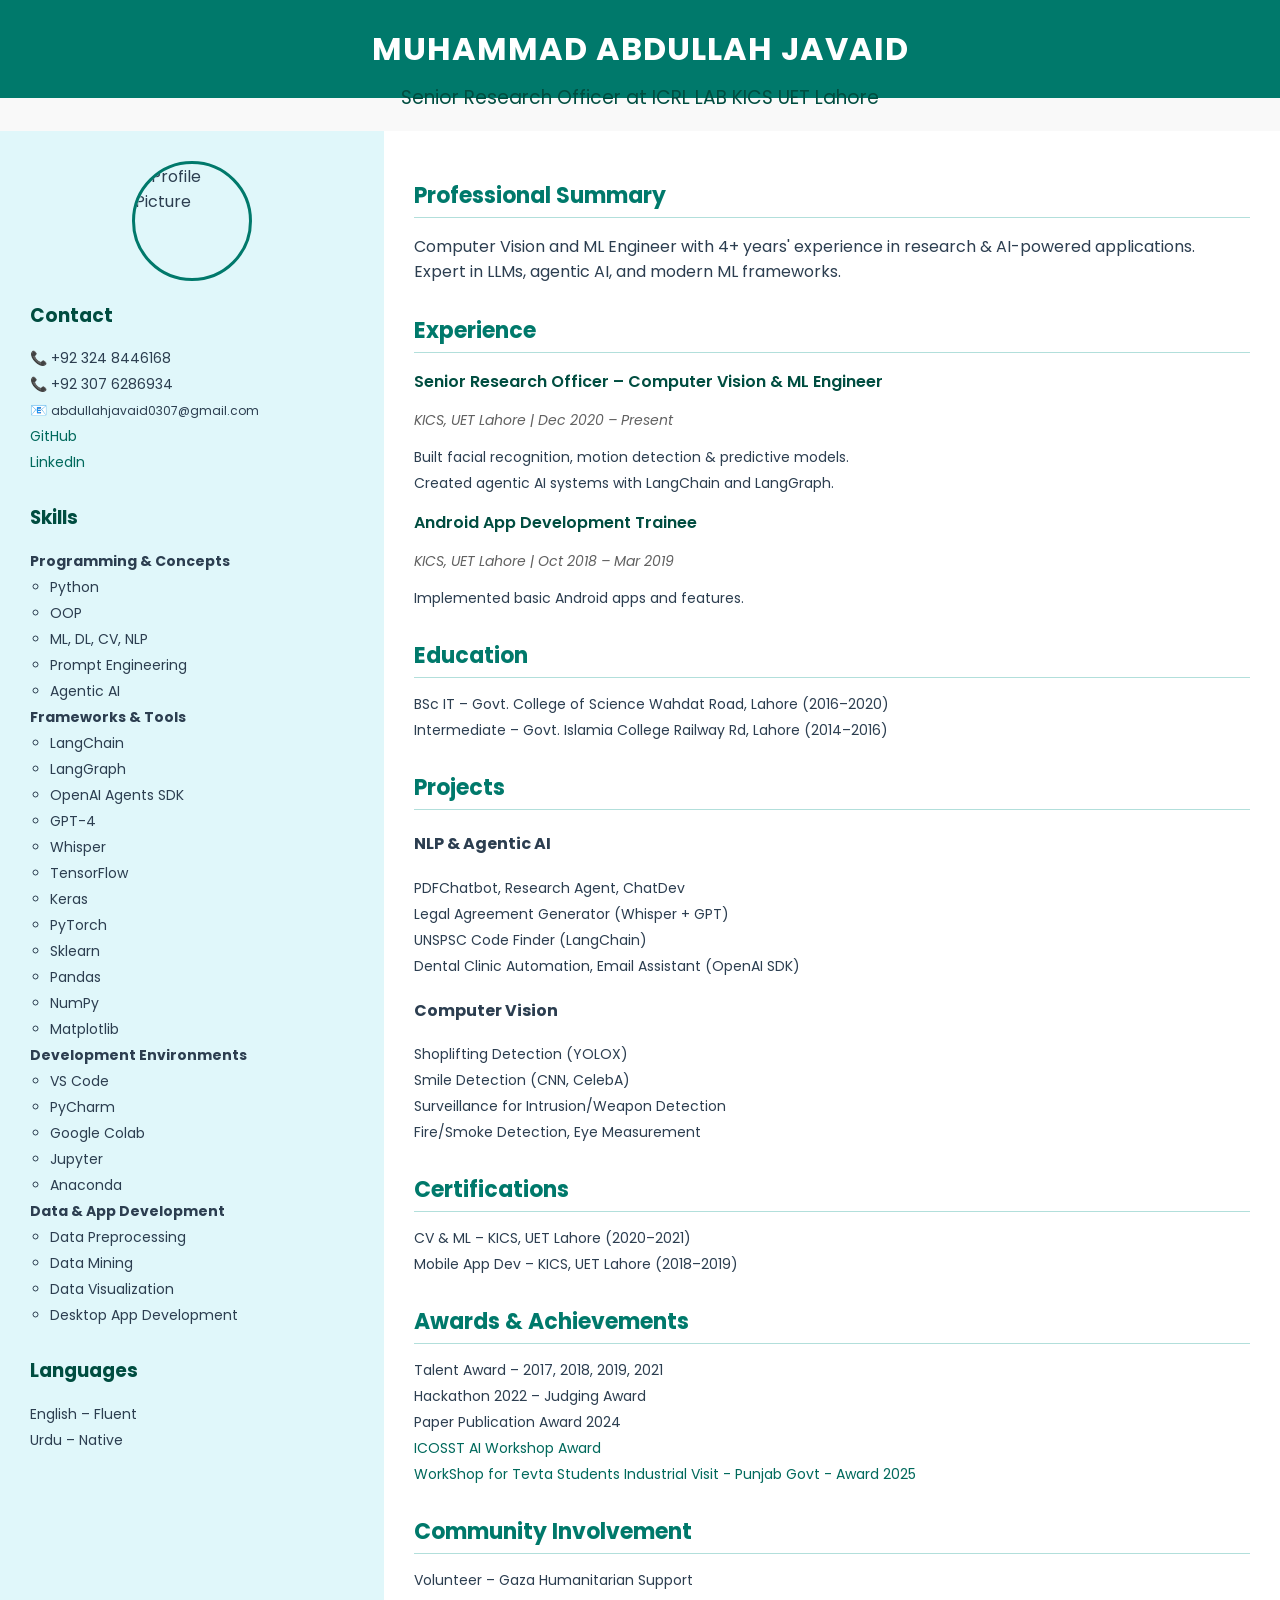
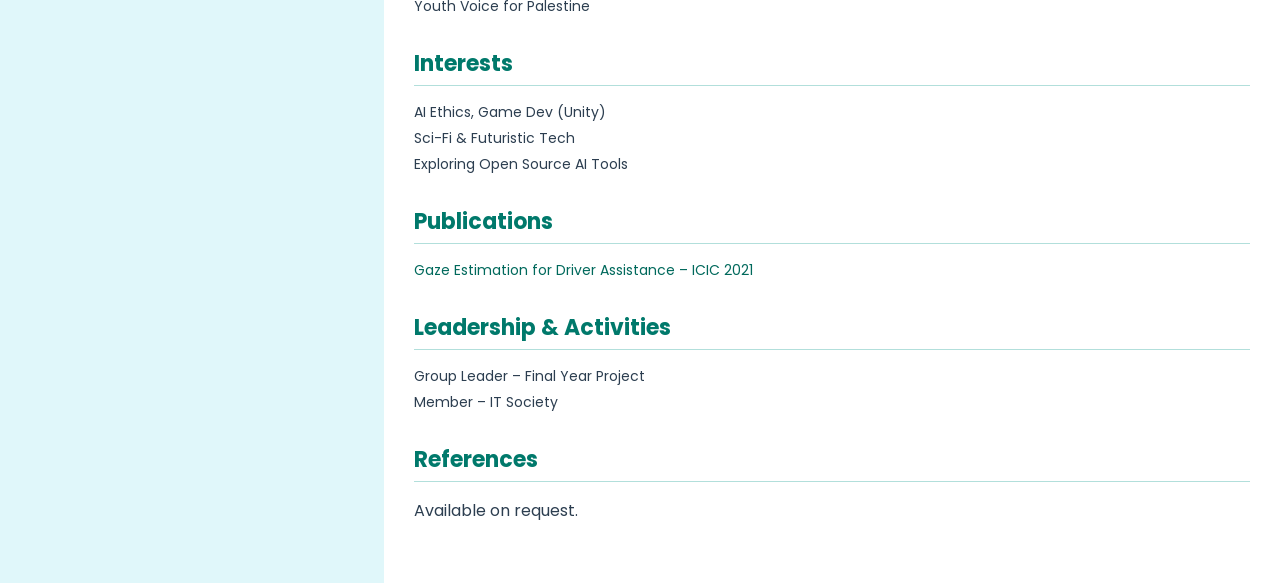
==== commit 9ae63018: "Update Muhammad Abdullah Javaid.html" ====
--- a/Muhammad Abdullah Javaid.html
+++ b/Muhammad Abdullah Javaid.html
@@ -205,6 +205,7 @@
           <li>Hackathon 2022 – Judging Award</li>
           <li>Paper Publication Award 2024</li>
           <li><a href="https://www.linkedin.com/posts/hafiz-umer-draz-866458150_artificialintelligence-machinelearning-ai-ugcPost-7280519452914298880-yDDI">ICOSST AI Workshop Award</a></li>
+          <li><a href="https://www.linkedin.com/posts/ncaiuetlhr_tevta-uetlahore-computervision-activity-7328796026868314112-Feev?utm_source=share&utm_medium=member_desktop&rcm=ACoAACXMO74B_4ipIY4_HmR_1IUqt4-F5M0DODU" target="_blank">WorkShop for Tevta Students Industrial Visit - Punjab Govt - Award 2025</a></li>
         </ul>
       </div>
 
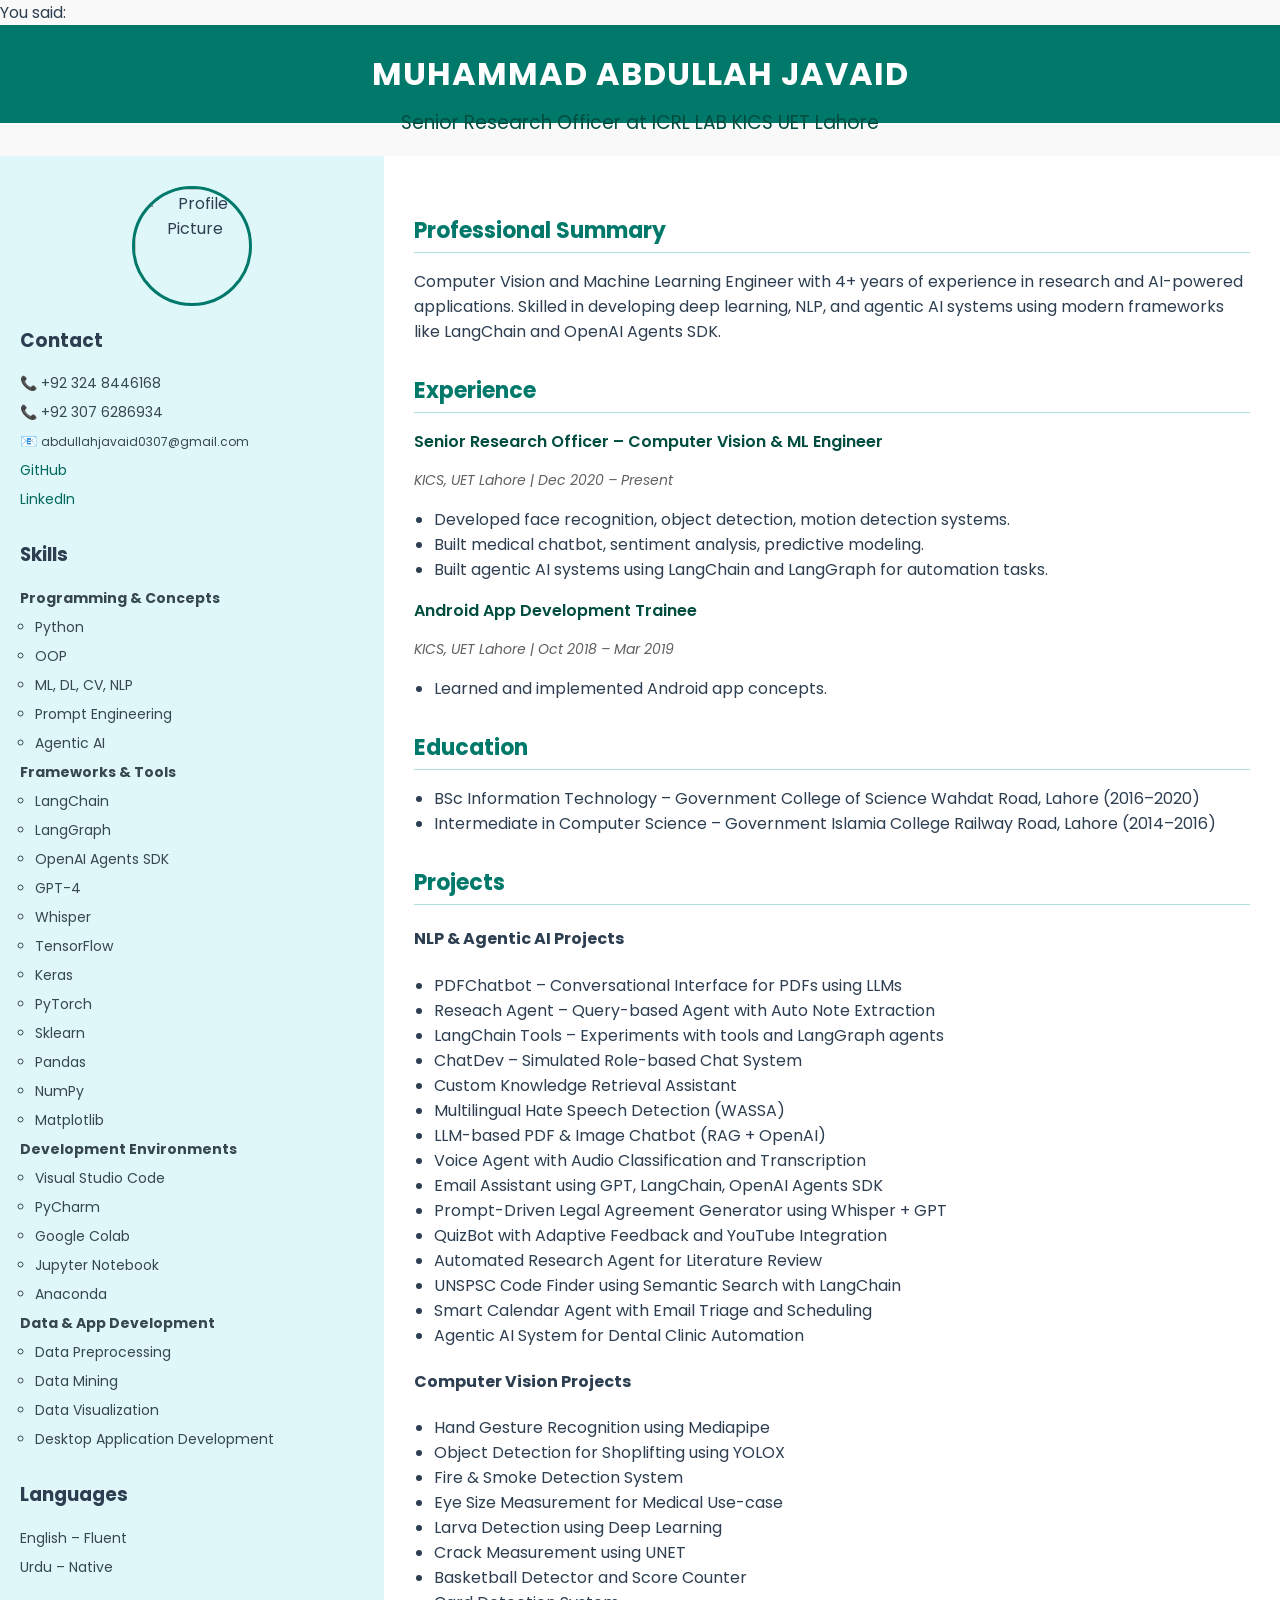
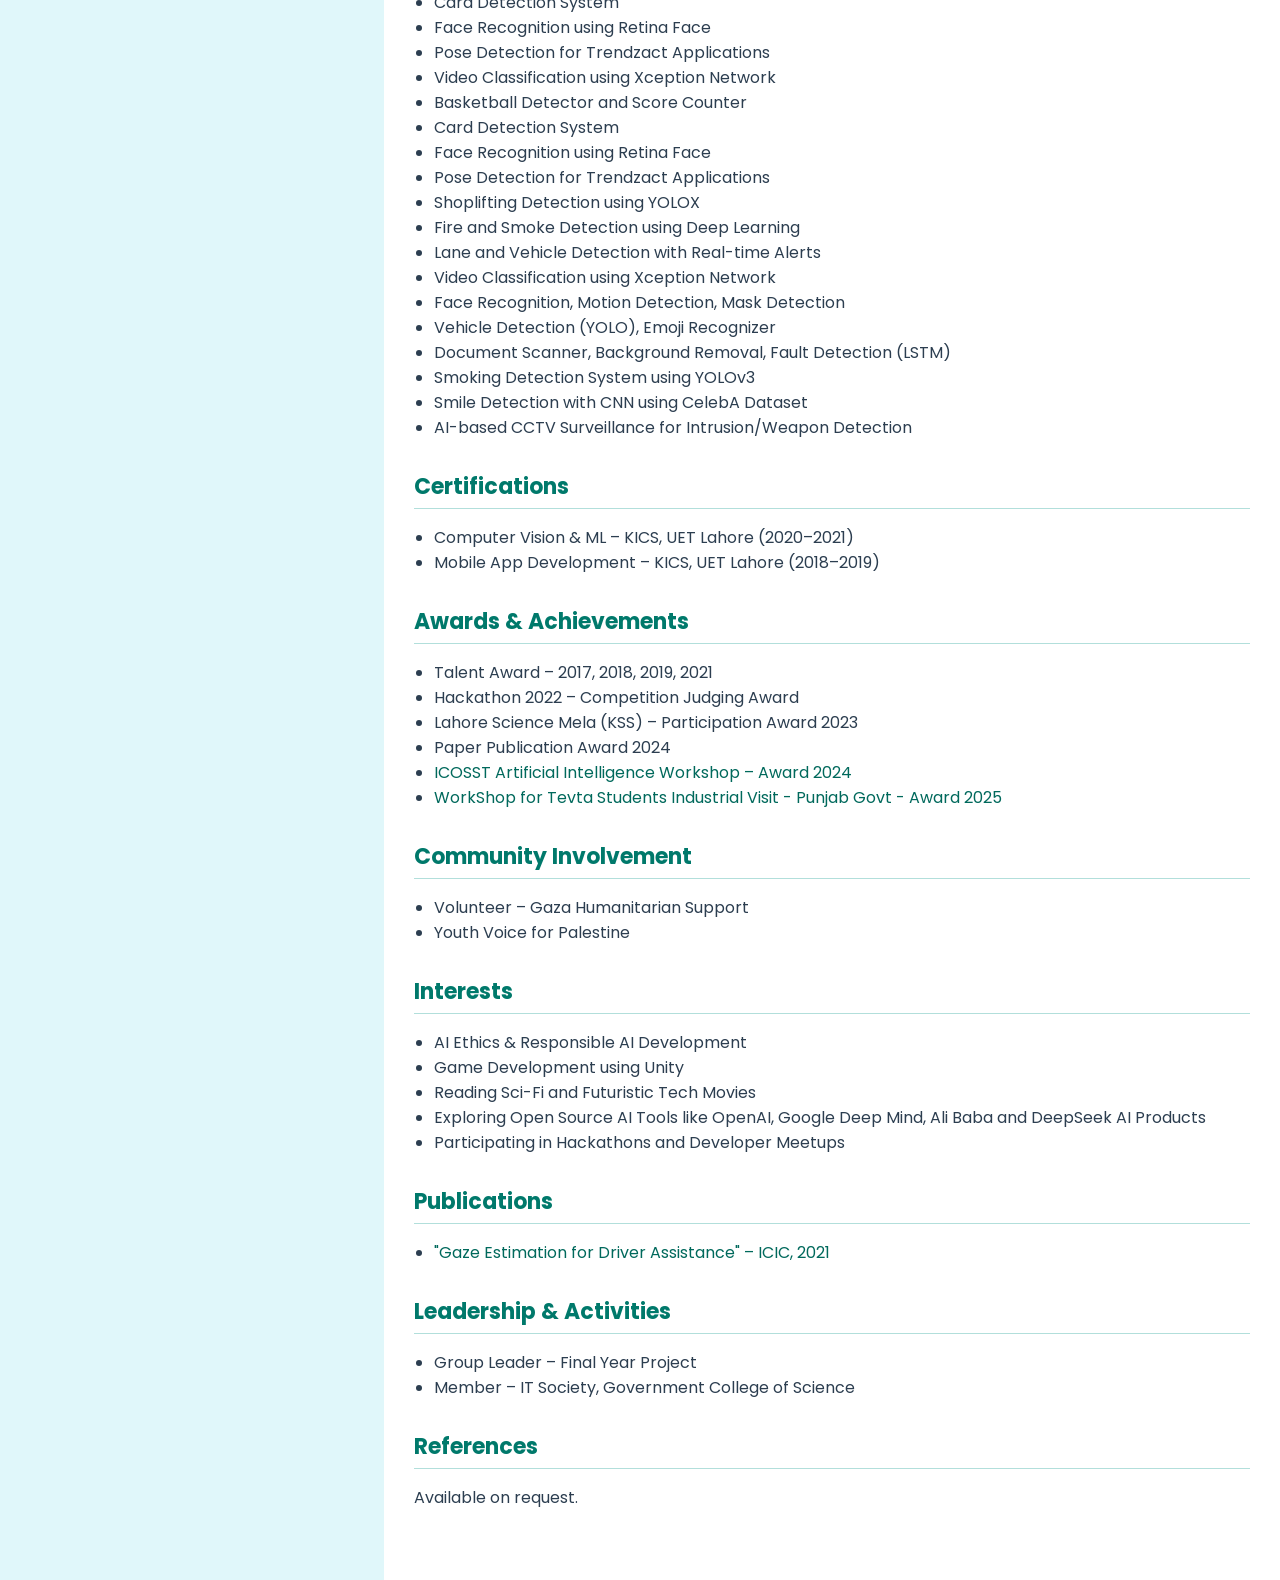
==== commit f7fdf1fd: "Update Muhammad Abdullah Javaid.html" ====
--- a/Muhammad Abdullah Javaid.html
+++ b/Muhammad Abdullah Javaid.html
@@ -1,3 +1,4 @@
+You said:
 <!DOCTYPE html>
 <html lang="en">
 <head>
@@ -6,13 +7,29 @@
   <title>Muhammad Abdullah Javaid</title>
   <link href="https://fonts.googleapis.com/css2?family=Poppins:wght@300;400;600&display=swap" rel="stylesheet">
   <style>
-    * { box-sizing: border-box; }
+    * {
+      box-sizing: border-box;
+    }
     body {
       font-family: 'Poppins', sans-serif;
       margin: 0;
       padding: 0;
       color: #2c3e50;
       background-color: #f9f9f9;
+    }
+    .container {
+      display: flex;
+      min-height: 100vh;
+    }
+    .sidebar {
+      background-color: #e0f7fa;
+      width: 30%;
+      padding: 30px 20px;
+    }
+    .main {
+      width: 70%;
+      padding: 40px 30px;
+      background-color: #ffffff;
     }
     h1 {
       text-transform: uppercase;
@@ -24,21 +41,20 @@
       text-align: center;
       letter-spacing: 1px;
     }
-    .container {
-      display: flex;
-      flex-wrap: wrap;
-      min-height: 100vh;
-    }
-    .sidebar, .main {
-      padding: 30px;
-    }
-    .sidebar {
-      background-color: #e0f7fa;
-      flex: 1 1 30%;
-    }
-    .main {
-      background-color: #ffffff;
-      flex: 1 1 70%;
+    .contact, .skills, .languages {
+      margin-bottom: 30px;
+    }
+    .contact ul, .skills ul, .languages ul {
+      list-style-type: none;
+      padding: 0;
+      font-size: 14px;
+      color: #37474f;
+    }
+    .contact li, .skills li, .languages li {
+      margin: 8px 0;
+    }
+    .section {
+      margin-bottom: 30px;
     }
     h2 {
       color: #00796b;
@@ -47,7 +63,6 @@
       padding-bottom: 5px;
       margin-bottom: 15px;
     }
-    h3 { color: #004d40; }
     .job-title {
       font-weight: 600;
       font-size: 16px;
@@ -60,16 +75,7 @@
       margin-bottom: 10px;
     }
     ul {
-      list-style-type: none;
-      padding-left: 0;
-    }
-    ul ul {
-      list-style-type: circle;
       padding-left: 20px;
-    }
-    li {
-      margin: 5px 0;
-      font-size: 14px;
     }
     a {
       color: #00695c;
@@ -77,18 +83,6 @@
     }
     a:hover {
       text-decoration: underline;
-    }
-    .section {
-      margin-bottom: 30px;
-    }
-    .profile-img {
-      width: 120px;
-      height: 120px;
-      object-fit: cover;
-      border-radius: 50%;
-      border: 3px solid #00796b;
-      margin: 0 auto 20px;
-      display: block;
     }
   </style>
 </head>
@@ -97,44 +91,71 @@
   <h3 style="text-align: center; color: #004d40; margin-top: -15px; font-weight: 400;">Senior Research Officer at ICRL LAB KICS UET Lahore</h3>
   <div class="container">
     <div class="sidebar">
-      <img src="https://avatars.githubusercontent.com/u/44797454?v=4" alt="Profile Picture" class="profile-img">
-      <div class="section">
+      <div class="contact">
+        <div style="text-align: center; margin-bottom: 20px;">
+          <img src="https://avatars.githubusercontent.com/u/44797454?v=4" alt="Profile Picture" style="width: 120px; height: 120px; object-fit: cover; border-radius: 50%; border: 3px solid #00796b;">
+        </div>
         <h3>Contact</h3>
         <ul>
           <li>📞 +92 324 8446168</li>
           <li>📞 +92 307 6286934</li>
-          <li>📧 <span style='font-size: 12px;'>abdullahjavaid0307@gmail.com</span></li>
+          <li style='white-space: nowrap; overflow: hidden; text-overflow: ellipsis;'>📧 <span style='font-size: 12px;'>abdullahjavaid0307@gmail.com</span></li>
           <li><a href="https://github.com/abdullah0307" target="_blank">GitHub</a></li>
           <li><a href="https://www.linkedin.com/in/muhammad-abdullah-javaid-13a458158/" target="_blank">LinkedIn</a></li>
         </ul>
       </div>
-      <div class="section">
-        <h3>Skills</h3>
-        <ul>
-          <li><strong>Programming & Concepts</strong>
-            <ul>
-              <li>Python</li><li>OOP</li><li>ML, DL, CV, NLP</li><li>Prompt Engineering</li><li>Agentic AI</li>
-            </ul>
-          </li>
-          <li><strong>Frameworks & Tools</strong>
-            <ul>
-              <li>LangChain</li><li>LangGraph</li><li>OpenAI Agents SDK</li><li>GPT-4</li><li>Whisper</li>
-              <li>TensorFlow</li><li>Keras</li><li>PyTorch</li><li>Sklearn</li><li>Pandas</li><li>NumPy</li><li>Matplotlib</li>
-            </ul>
-          </li>
-          <li><strong>Development Environments</strong>
-            <ul>
-              <li>VS Code</li><li>PyCharm</li><li>Google Colab</li><li>Jupyter</li><li>Anaconda</li>
-            </ul>
-          </li>
-          <li><strong>Data & App Development</strong>
-            <ul>
-              <li>Data Preprocessing</li><li>Data Mining</li><li>Data Visualization</li><li>Desktop App Development</li>
-            </ul>
-          </li>
-        </ul>
-      </div>
-      <div class="section">
+      <div class="skills">
+  <h3>Skills</h3>
+  <ul style="list-style-type: none; padding-left: 0;">
+    <li>
+      <strong>Programming & Concepts</strong>
+      <ul style="margin-left: 15px; list-style-type: circle;">
+        <li>Python</li>
+        <li>OOP</li>
+        <li>ML, DL, CV, NLP</li>
+        <li>Prompt Engineering</li>
+        <li>Agentic AI</li>
+      </ul>
+    </li>
+    <li>
+      <strong>Frameworks & Tools</strong>
+      <ul style="margin-left: 15px; list-style-type: circle;">
+        <li>LangChain</li>
+        <li>LangGraph</li>
+        <li>OpenAI Agents SDK</li>
+        <li>GPT-4</li>
+        <li>Whisper</li>
+        <li>TensorFlow</li>
+        <li>Keras</li>
+        <li>PyTorch</li>
+        <li>Sklearn</li>
+        <li>Pandas</li>
+        <li>NumPy</li>
+        <li>Matplotlib</li>
+      </ul>
+    </li>
+    <li>
+      <strong>Development Environments</strong>
+      <ul style="margin-left: 15px; list-style-type: circle;">
+        <li>Visual Studio Code</li>
+        <li>PyCharm</li>
+        <li>Google Colab</li>
+        <li>Jupyter Notebook</li>
+        <li>Anaconda</li>
+      </ul>
+    </li>
+    <li>
+      <strong>Data & App Development</strong>
+      <ul style="margin-left: 15px; list-style-type: circle;">
+        <li>Data Preprocessing</li>
+        <li>Data Mining</li>
+        <li>Data Visualization</li>
+        <li>Desktop Application Development</li>
+      </ul>
+    </li>
+  </ul>
+</div>
+      <div class="languages">
         <h3>Languages</h3>
         <ul>
           <li>English – Fluent</li>
@@ -142,73 +163,100 @@
         </ul>
       </div>
     </div>
-
     <div class="main">
       <div class="section">
         <h2>Professional Summary</h2>
-        <p>Computer Vision and ML Engineer with 4+ years' experience in research & AI-powered applications. Expert in LLMs, agentic AI, and modern ML frameworks.</p>
-      </div>
-
+        <p>Computer Vision and Machine Learning Engineer with 4+ years of experience in research and AI-powered applications. Skilled in developing deep learning, NLP, and agentic AI systems using modern frameworks like LangChain and OpenAI Agents SDK.</p>
+      </div>
       <div class="section">
         <h2>Experience</h2>
         <p class="job-title">Senior Research Officer – Computer Vision & ML Engineer</p>
         <p class="company-duration">KICS, UET Lahore | Dec 2020 – Present</p>
         <ul>
-          <li>Built facial recognition, motion detection & predictive models.</li>
-          <li>Created agentic AI systems with LangChain and LangGraph.</li>
+          <li>Developed face recognition, object detection, motion detection systems.</li>
+          <li>Built medical chatbot, sentiment analysis, predictive modeling.</li>
+          <li>Built agentic AI systems using LangChain and LangGraph for automation tasks.</li>
         </ul>
         <p class="job-title">Android App Development Trainee</p>
         <p class="company-duration">KICS, UET Lahore | Oct 2018 – Mar 2019</p>
         <ul>
-          <li>Implemented basic Android apps and features.</li>
-        </ul>
-      </div>
-
+          <li>Learned and implemented Android app concepts.</li>
+        </ul>
+      </div>
       <div class="section">
         <h2>Education</h2>
         <ul>
-          <li>BSc IT – Govt. College of Science Wahdat Road, Lahore (2016–2020)</li>
-          <li>Intermediate – Govt. Islamia College Railway Rd, Lahore (2014–2016)</li>
-        </ul>
-      </div>
-
+          <li>BSc Information Technology – Government College of Science Wahdat Road, Lahore (2016–2020)</li>
+          <li>Intermediate in Computer Science – Government Islamia College Railway Road, Lahore (2014–2016)</li>
+        </ul>
+      </div>
       <div class="section">
         <h2>Projects</h2>
-        <h4>NLP & Agentic AI</h4>
-        <ul>
-          <li>PDFChatbot, Research Agent, ChatDev</li>
-          <li>Legal Agreement Generator (Whisper + GPT)</li>
-          <li>UNSPSC Code Finder (LangChain)</li>
-          <li>Dental Clinic Automation, Email Assistant (OpenAI SDK)</li>
-        </ul>
-        <h4>Computer Vision</h4>
-        <ul>
-          <li>Shoplifting Detection (YOLOX)</li>
-          <li>Smile Detection (CNN, CelebA)</li>
-          <li>Surveillance for Intrusion/Weapon Detection</li>
-          <li>Fire/Smoke Detection, Eye Measurement</li>
-        </ul>
-      </div>
-
+        <h4>NLP & Agentic AI Projects</h4>
+        <ul>
+          <li>PDFChatbot – Conversational Interface for PDFs using LLMs</li>
+          <li>Reseach Agent – Query-based Agent with Auto Note Extraction</li>
+          <li>LangChain Tools – Experiments with tools and LangGraph agents</li>
+          <li>ChatDev – Simulated Role-based Chat System</li>
+          <li>Custom Knowledge Retrieval Assistant</li>
+          <li>Multilingual Hate Speech Detection (WASSA)</li>
+          <li>LLM-based PDF & Image Chatbot (RAG + OpenAI)</li>
+          <li>Voice Agent with Audio Classification and Transcription</li>
+          <li>Email Assistant using GPT, LangChain, OpenAI Agents SDK</li>
+          <li>Prompt-Driven Legal Agreement Generator using Whisper + GPT</li>
+          <li>QuizBot with Adaptive Feedback and YouTube Integration</li>
+          <li>Automated Research Agent for Literature Review</li>
+          <li>UNSPSC Code Finder using Semantic Search with LangChain</li>
+          <li>Smart Calendar Agent with Email Triage and Scheduling</li>
+          <li>Agentic AI System for Dental Clinic Automation</li>
+        </ul>
+          <h4>Computer Vision Projects</h4>
+        <ul>
+          <li>Hand Gesture Recognition using Mediapipe</li>
+          <li>Object Detection for Shoplifting using YOLOX</li>
+          <li>Fire & Smoke Detection System</li>
+          <li>Eye Size Measurement for Medical Use-case</li>
+          <li>Larva Detection using Deep Learning</li>
+          <li>Crack Measurement using UNET</li>
+          <li>Basketball Detector and Score Counter</li>
+          <li>Card Detection System</li>
+          <li>Face Recognition using Retina Face</li>
+          <li>Pose Detection for Trendzact Applications</li>
+          <li>Video Classification using Xception Network</li>
+          <li>Basketball Detector and Score Counter</li>
+          <li>Card Detection System</li>
+          <li>Face Recognition using Retina Face</li>
+          <li>Pose Detection for Trendzact Applications</li>
+          <li>Shoplifting Detection using YOLOX</li>
+          <li>Fire and Smoke Detection using Deep Learning</li>
+          <li>Lane and Vehicle Detection with Real-time Alerts</li>
+          <li>Video Classification using Xception Network</li>
+          <li>Face Recognition, Motion Detection, Mask Detection</li>
+          <li>Vehicle Detection (YOLO), Emoji Recognizer</li>
+          <li>Document Scanner, Background Removal, Fault Detection (LSTM)</li>
+          <li>Smoking Detection System using YOLOv3</li>
+          <li>Smile Detection with CNN using CelebA Dataset</li>
+          <li>AI-based CCTV Surveillance for Intrusion/Weapon Detection</li>
+        </ul>
+      </div>
       <div class="section">
         <h2>Certifications</h2>
         <ul>
-          <li>CV & ML – KICS, UET Lahore (2020–2021)</li>
-          <li>Mobile App Dev – KICS, UET Lahore (2018–2019)</li>
-        </ul>
-      </div>
-
+          <li>Computer Vision & ML – KICS, UET Lahore (2020–2021)</li>
+          <li>Mobile App Development – KICS, UET Lahore (2018–2019)</li>
+        </ul>
+      </div>
       <div class="section">
         <h2>Awards & Achievements</h2>
         <ul>
           <li>Talent Award – 2017, 2018, 2019, 2021</li>
-          <li>Hackathon 2022 – Judging Award</li>
+          <li>Hackathon 2022 – Competition Judging Award</li>
+          <li>Lahore Science Mela (KSS) – Participation Award 2023</li>
           <li>Paper Publication Award 2024</li>
-          <li><a href="https://www.linkedin.com/posts/hafiz-umer-draz-866458150_artificialintelligence-machinelearning-ai-ugcPost-7280519452914298880-yDDI">ICOSST AI Workshop Award</a></li>
+          <li><a href="https://www.linkedin.com/posts/hafiz-umer-draz-866458150_artificialintelligence-machinelearning-ai-ugcPost-7280519452914298880-yDDI?utm_source=share&utm_medium=member_desktop&rcm=ACoAACXMO74B_4ipIY4_HmR_1IUqt4-F5M0DODU">ICOSST Artificial Intelligence Workshop – Award 2024</a></li>
           <li><a href="https://www.linkedin.com/posts/ncaiuetlhr_tevta-uetlahore-computervision-activity-7328796026868314112-Feev?utm_source=share&utm_medium=member_desktop&rcm=ACoAACXMO74B_4ipIY4_HmR_1IUqt4-F5M0DODU" target="_blank">WorkShop for Tevta Students Industrial Visit - Punjab Govt - Award 2025</a></li>
         </ul>
       </div>
-
       <div class="section">
         <h2>Community Involvement</h2>
         <ul>
@@ -216,31 +264,29 @@
           <li>Youth Voice for Palestine</li>
         </ul>
       </div>
-
       <div class="section">
         <h2>Interests</h2>
         <ul>
-          <li>AI Ethics, Game Dev (Unity)</li>
-          <li>Sci-Fi & Futuristic Tech</li>
-          <li>Exploring Open Source AI Tools</li>
-        </ul>
-      </div>
-
+          <li>AI Ethics & Responsible AI Development</li>
+          <li>Game Development using Unity</li>
+          <li>Reading Sci-Fi and Futuristic Tech Movies</li>
+          <li>Exploring Open Source AI Tools like OpenAI, Google Deep Mind, Ali Baba and DeepSeek AI Products</li>
+          <li>Participating in Hackathons and Developer Meetups</li>
+        </ul>
+      </div>
       <div class="section">
         <h2>Publications</h2>
         <ul>
-          <li><a href="https://ieeexplore.ieee.org/abstract/document/9692953" target="_blank">Gaze Estimation for Driver Assistance – ICIC 2021</a></li>
-        </ul>
-      </div>
-
+          <li><a href="https://ieeexplore.ieee.org/abstract/document/9692953" target="_blank">"Gaze Estimation for Driver Assistance" – ICIC, 2021</a></li>
+        </ul>
+      </div>
       <div class="section">
         <h2>Leadership & Activities</h2>
         <ul>
           <li>Group Leader – Final Year Project</li>
-          <li>Member – IT Society</li>
-        </ul>
-      </div>
-
+          <li>Member – IT Society, Government College of Science</li>
+        </ul>
+      </div>
       <div class="section">
         <h2>References</h2>
         <p>Available on request.</p>
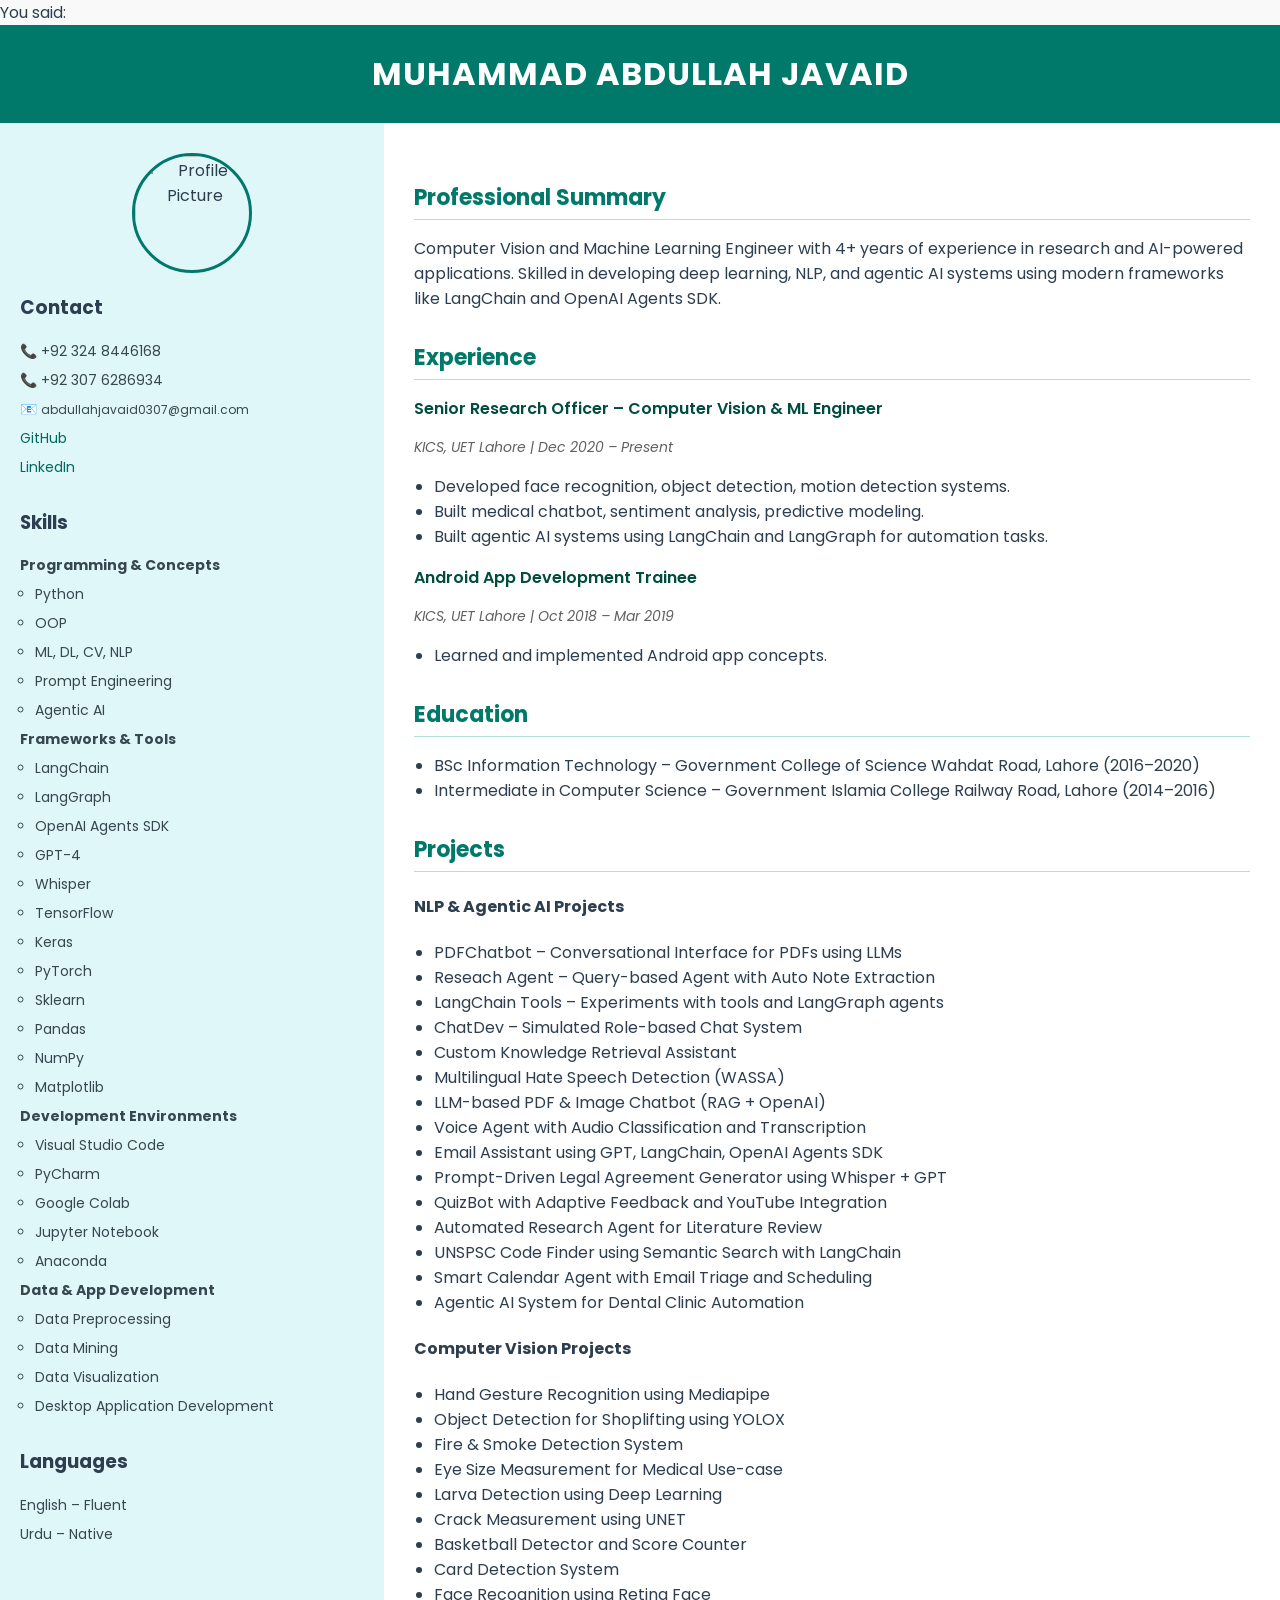
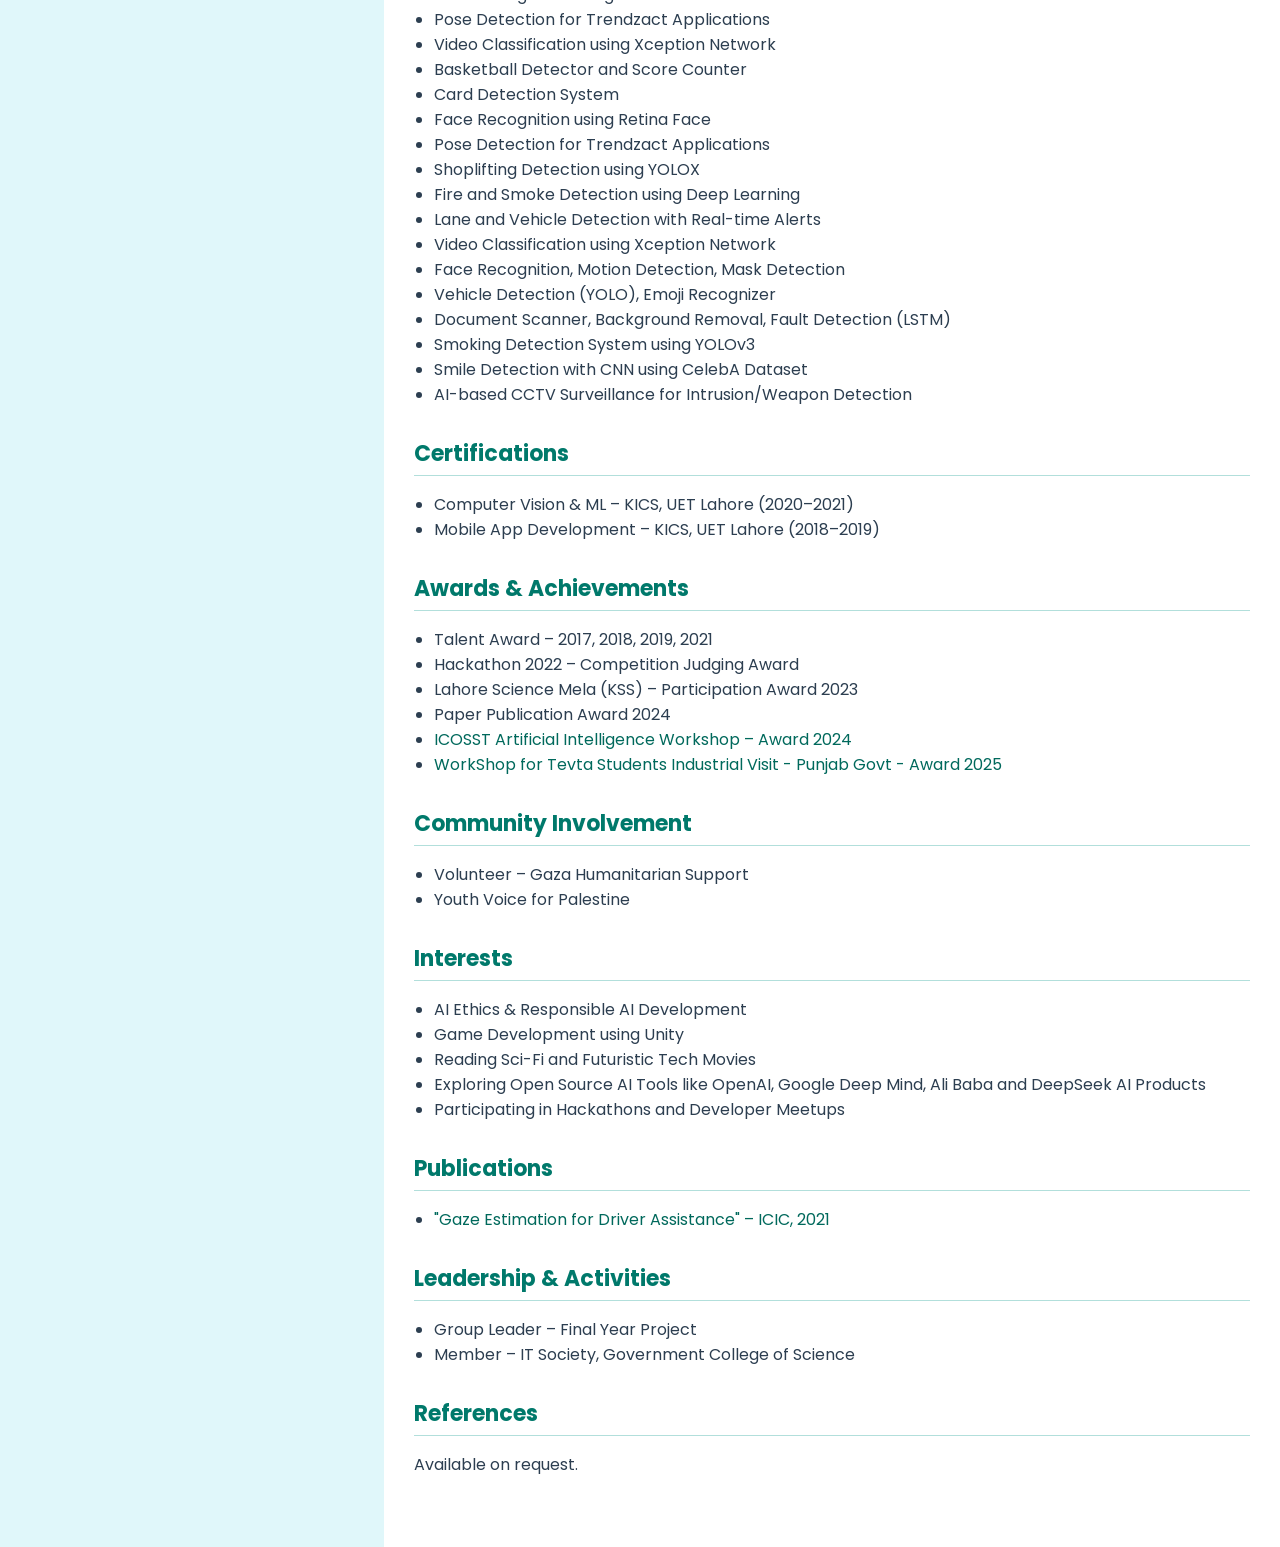
==== commit 3aedbce2: "Update Muhammad Abdullah Javaid.html" ====
--- a/Muhammad Abdullah Javaid.html
+++ b/Muhammad Abdullah Javaid.html
@@ -88,7 +88,6 @@
 </head>
 <body>
   <h1>Muhammad Abdullah Javaid</h1>
-  <h3 style="text-align: center; color: #004d40; margin-top: -15px; font-weight: 400;">Senior Research Officer at ICRL LAB KICS UET Lahore</h3>
   <div class="container">
     <div class="sidebar">
       <div class="contact">
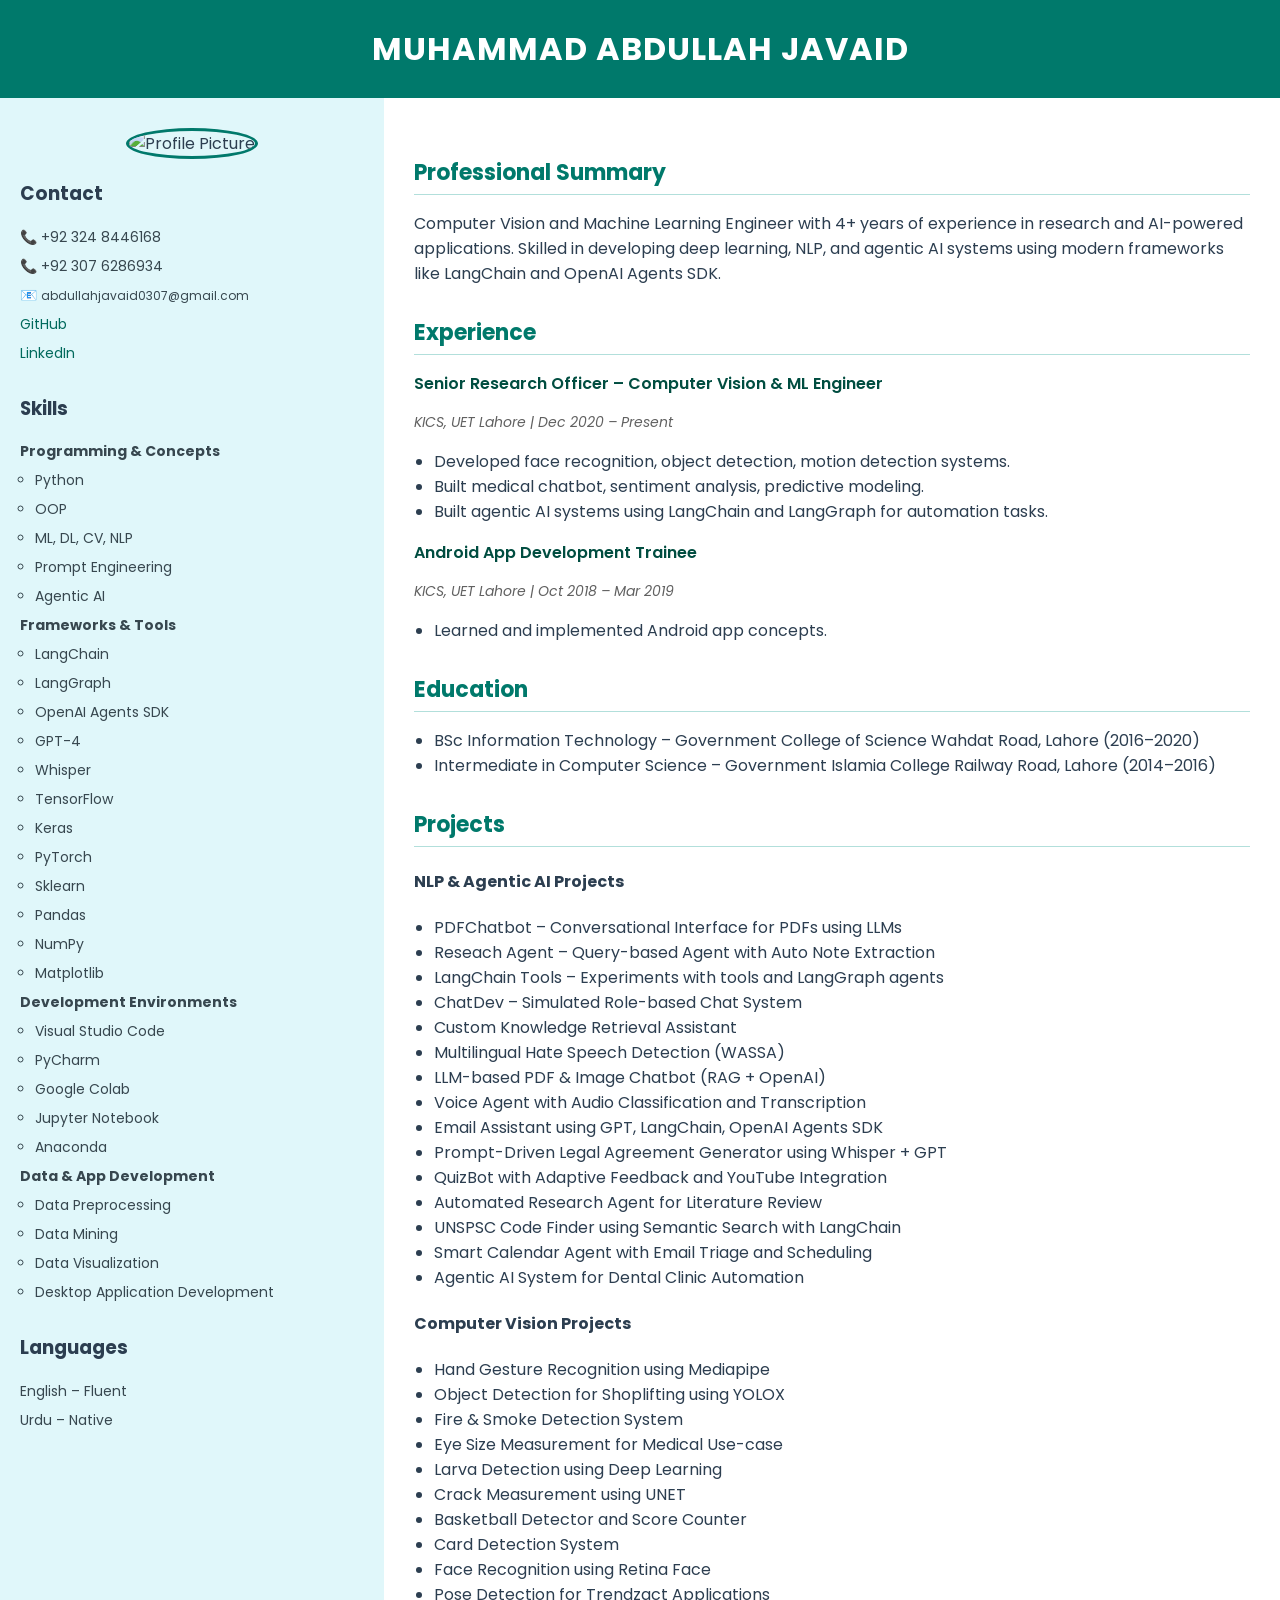
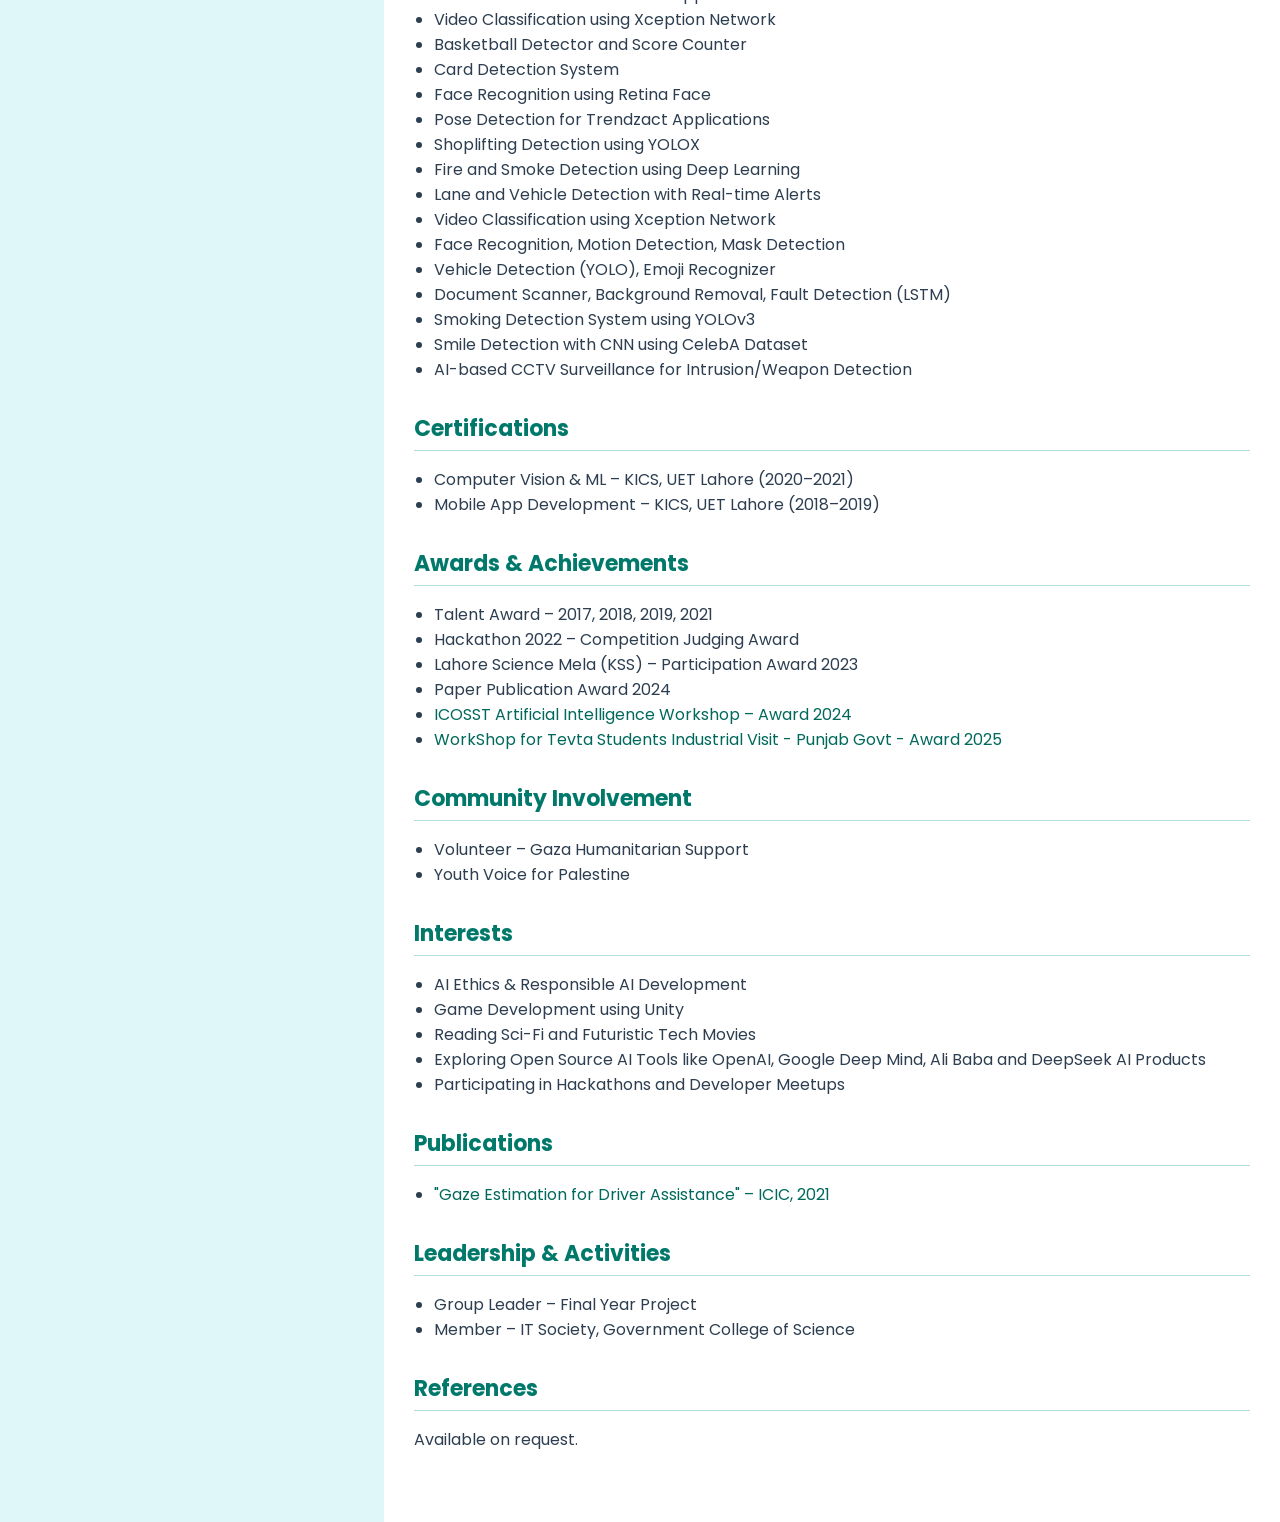
==== commit 657dfe78: "Update Muhammad Abdullah Javaid.html" ====
--- a/Muhammad Abdullah Javaid.html
+++ b/Muhammad Abdullah Javaid.html
@@ -1,4 +1,3 @@
-You said:
 <!DOCTYPE html>
 <html lang="en">
 <head>
